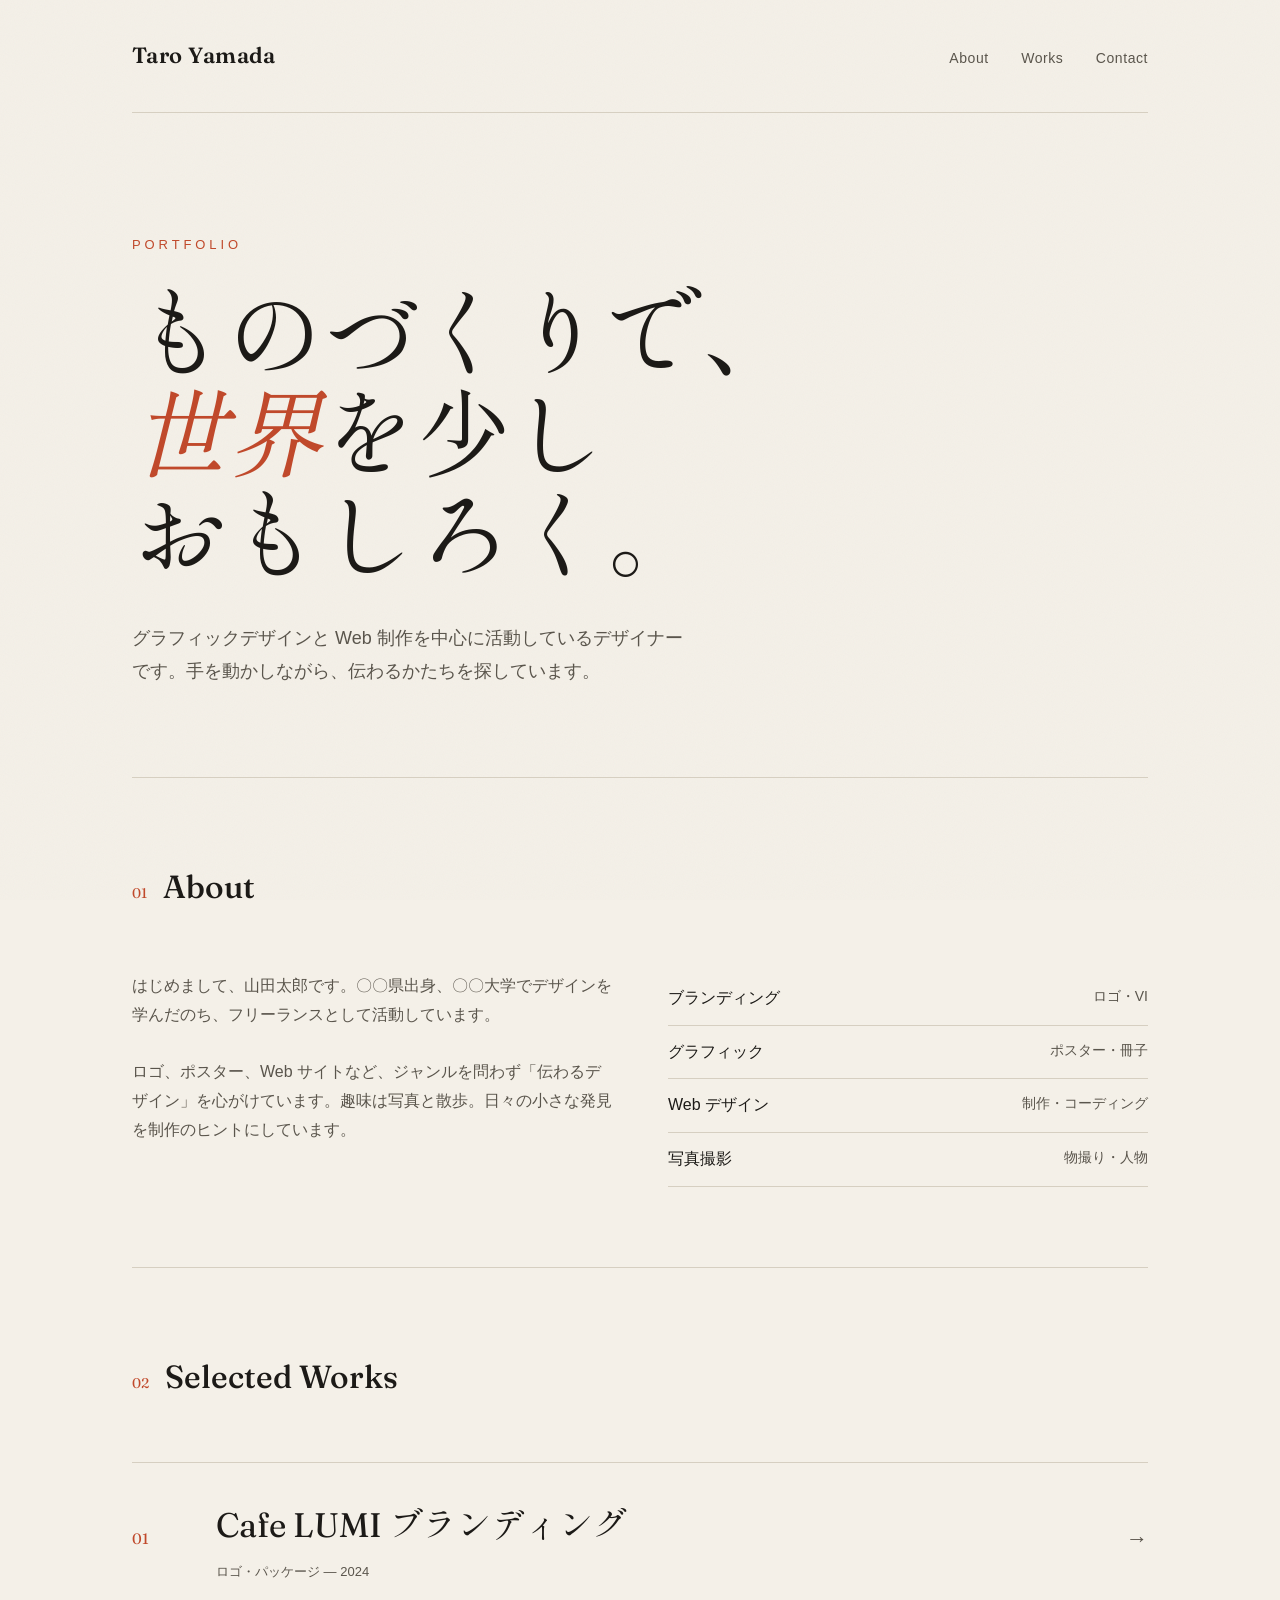
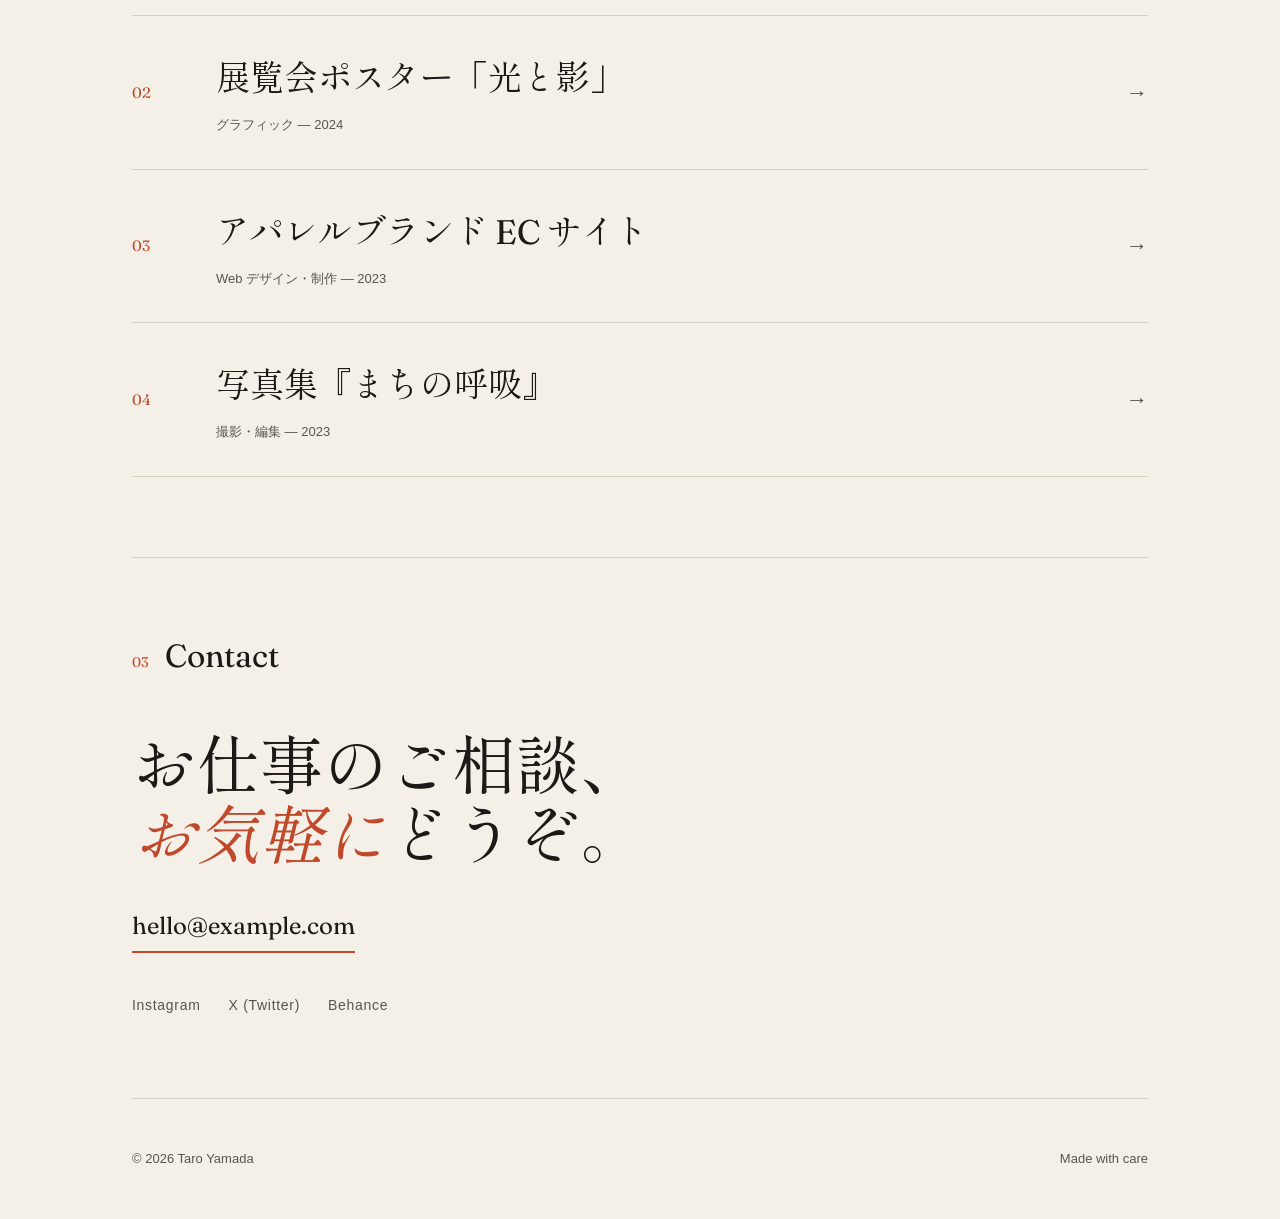
==== index.html @ 05a0bd2b "Add files via upload" ====
<!DOCTYPE html>
<html lang="ja">
<head>
<meta charset="UTF-8">
<meta name="viewport" content="width=device-width, initial-scale=1.0">

<!-- ▼▼▼ ① ブラウザのタブに出るタイトル。あなたの名前に変えてください ▼▼▼ -->
<title>山田 太郎 — Portfolio</title>
<!-- ▲▲▲ ここまで ▲▲▲ -->

<link rel="preconnect" href="https://fonts.googleapis.com">
<link rel="preconnect" href="https://fonts.gstatic.com" crossorigin>
<link href="https://fonts.googleapis.com/css2?family=Fraunces:ital,opsz,wght@0,9..144,300..700;1,9..144,400&family=Shippori+Mincho:wght@400;500;600;700&family=Zen+Kaku+Gothic+New:wght@400;500;700&display=swap" rel="stylesheet">

<style>
  :root {
    --paper: #f4f0e8;       /* 背景（クリーム） */
    --ink: #1c1a17;         /* 文字（ほぼ黒） */
    --ink-soft: #5a554c;    /* 薄い文字 */
    --accent: #c0492b;      /* アクセント（テラコッタ） */
    --line: #d6cfc1;        /* 罫線 */
    --serif: "Fraunces", "Shippori Mincho", serif;
    --jp: "Zen Kaku Gothic New", sans-serif;
  }

  * { margin: 0; padding: 0; box-sizing: border-box; }

  html { scroll-behavior: smooth; }

  body {
    background: var(--paper);
    color: var(--ink);
    font-family: var(--jp);
    line-height: 1.8;
    -webkit-font-smoothing: antialiased;
    overflow-x: hidden;
  }

  /* 紙のような微細なノイズ */
  body::before {
    content: "";
    position: fixed;
    inset: 0;
    pointer-events: none;
    z-index: 1;
    opacity: 0.035;
    background-image: url("data:image/svg+xml,%3Csvg xmlns='http://www.w3.org/2000/svg' width='120' height='120'%3E%3Cfilter id='n'%3E%3CfeTurbulence type='fractalNoise' baseFrequency='0.9' numOctaves='3'/%3E%3C/filter%3E%3Crect width='100%25' height='100%25' filter='url(%23n)'/%3E%3C/svg%3E");
  }

  .wrap { max-width: 1080px; margin: 0 auto; padding: 0 32px; position: relative; z-index: 2; }

  /* ===== ヘッダー ===== */
  header {
    display: flex;
    justify-content: space-between;
    align-items: baseline;
    padding: 36px 0;
    border-bottom: 1px solid var(--line);
  }
  .logo { font-family: var(--serif); font-size: 22px; font-weight: 600; letter-spacing: 0.02em; }
  nav a {
    color: var(--ink-soft);
    text-decoration: none;
    font-size: 14px;
    margin-left: 28px;
    letter-spacing: 0.04em;
    transition: color 0.25s;
  }
  nav a:hover { color: var(--accent); }
  @media (max-width: 600px) { nav a { margin-left: 16px; } .logo { font-size: 18px; } }

  /* ===== ヒーロー ===== */
  .hero { padding: 120px 0 90px; }
  .eyebrow {
    font-size: 13px;
    letter-spacing: 0.3em;
    text-transform: uppercase;
    color: var(--accent);
    margin-bottom: 28px;
  }
  .hero h1 {
    font-family: var(--serif);
    font-weight: 400;
    font-size: clamp(40px, 8vw, 96px);
    line-height: 1.05;
    letter-spacing: -0.01em;
  }
  .hero h1 em { font-style: italic; color: var(--accent); }
  .hero .lead {
    margin-top: 36px;
    max-width: 560px;
    font-size: 18px;
    color: var(--ink-soft);
  }

  /* ===== セクション見出し ===== */
  .section { padding: 80px 0; border-top: 1px solid var(--line); }
  .section-head {
    display: flex;
    align-items: baseline;
    gap: 16px;
    margin-bottom: 56px;
  }
  .section-head .num { font-family: var(--serif); font-size: 14px; color: var(--accent); }
  .section-head h2 { font-family: var(--serif); font-weight: 500; font-size: 32px; }

  /* ===== About ===== */
  .about-grid { display: grid; grid-template-columns: 1fr 1fr; gap: 56px; }
  .about-grid p { font-size: 16px; color: var(--ink-soft); }
  .skills { list-style: none; }
  .skills li { padding: 12px 0; border-bottom: 1px solid var(--line); display: flex; justify-content: space-between; }
  .skills li span:last-child { color: var(--ink-soft); font-size: 14px; }
  @media (max-width: 700px) { .about-grid { grid-template-columns: 1fr; gap: 32px; } }

  /* ===== 作品リスト ===== */
  .work {
    display: grid;
    grid-template-columns: 60px 1fr auto;
    gap: 24px;
    align-items: center;
    padding: 32px 0;
    border-top: 1px solid var(--line);
    text-decoration: none;
    color: var(--ink);
    transition: padding-left 0.35s ease, background 0.35s ease;
  }
  .work:last-child { border-bottom: 1px solid var(--line); }
  .work:hover { padding-left: 16px; }
  .work .w-num { font-family: var(--serif); color: var(--accent); font-size: 15px; }
  .work .w-title { font-family: var(--serif); font-size: clamp(22px, 3.5vw, 34px); font-weight: 400; }
  .work .w-meta { font-size: 13px; color: var(--ink-soft); margin-top: 4px; }
  .work .w-arrow { font-size: 22px; color: var(--ink-soft); transition: transform 0.35s, color 0.35s; }
  .work:hover .w-arrow { transform: translateX(8px); color: var(--accent); }
  @media (max-width: 600px) {
    .work { grid-template-columns: 40px 1fr; }
    .work .w-arrow { display: none; }
  }

  /* ===== 連絡先 ===== */
  .contact h2 { font-family: var(--serif); font-weight: 400; font-size: clamp(32px, 6vw, 64px); line-height: 1.1; }
  .contact h2 em { font-style: italic; color: var(--accent); }
  .contact a.mail {
    display: inline-block;
    margin-top: 32px;
    font-family: var(--serif);
    font-size: 24px;
    color: var(--ink);
    text-decoration: none;
    border-bottom: 2px solid var(--accent);
    padding-bottom: 4px;
    transition: color 0.25s;
  }
  .contact a.mail:hover { color: var(--accent); }
  .socials { margin-top: 40px; display: flex; gap: 28px; }
  .socials a { color: var(--ink-soft); text-decoration: none; font-size: 14px; letter-spacing: 0.05em; transition: color 0.25s; }
  .socials a:hover { color: var(--accent); }

  footer { padding: 48px 0; border-top: 1px solid var(--line); font-size: 13px; color: var(--ink-soft); display: flex; justify-content: space-between; }

  /* ===== 登場アニメーション ===== */
  .reveal { opacity: 0; transform: translateY(24px); transition: opacity 0.9s ease, transform 0.9s ease; }
  .reveal.in { opacity: 1; transform: none; }
</style>
</head>
<body>

<div class="wrap">

  <header>
    <!-- ▼▼▼ ② ロゴ＝あなたの名前（ローマ字でもOK） ▼▼▼ -->
    <div class="logo">Taro Yamada</div>
    <!-- ▲▲▲ -->
    <nav>
      <a href="#about">About</a>
      <a href="#works">Works</a>
      <a href="#contact">Contact</a>
    </nav>
  </header>

  <!-- ===== ヒーロー ===== -->
  <section class="hero">
    <p class="eyebrow reveal">Portfolio</p>
    <!-- ▼▼▼ ③ キャッチコピー。<em>～</em> で囲んだ部分が斜体＋アクセント色になります ▼▼▼ -->
    <h1 class="reveal">ものづくりで、<br><em>世界</em>を少し<br>おもしろく。</h1>
    <!-- ▲▲▲ -->
    <!-- ▼▼▼ ④ 自己紹介の一文 ▼▼▼ -->
    <p class="lead reveal">グラフィックデザインと Web 制作を中心に活動しているデザイナーです。手を動かしながら、伝わるかたちを探しています。</p>
    <!-- ▲▲▲ -->
  </section>

  <!-- ===== About ===== -->
  <section class="section" id="about">
    <div class="section-head reveal">
      <span class="num">01</span>
      <h2>About</h2>
    </div>
    <div class="about-grid">
      <!-- ▼▼▼ ⑤ 自己紹介の本文 ▼▼▼ -->
      <p class="reveal">
        はじめまして、山田太郎です。〇〇県出身、〇〇大学でデザインを学んだのち、フリーランスとして活動しています。<br><br>
        ロゴ、ポスター、Web サイトなど、ジャンルを問わず「伝わるデザイン」を心がけています。趣味は写真と散歩。日々の小さな発見を制作のヒントにしています。
      </p>
      <!-- ▲▲▲ -->
      <!-- ▼▼▼ ⑥ スキル・できること（左：項目／右：補足） ▼▼▼ -->
      <ul class="skills reveal">
        <li><span>ブランディング</span><span>ロゴ・VI</span></li>
        <li><span>グラフィック</span><span>ポスター・冊子</span></li>
        <li><span>Web デザイン</span><span>制作・コーディング</span></li>
        <li><span>写真撮影</span><span>物撮り・人物</span></li>
      </ul>
      <!-- ▲▲▲ -->
    </div>
  </section>

  <!-- ===== Works（作品） ===== -->
  <section class="section" id="works">
    <div class="section-head reveal">
      <span class="num">02</span>
      <h2>Selected Works</h2>
    </div>

    <!-- ▼▼▼ ⑦ 作品を1つずつ。href="#" を作品ページや外部URLに変えると、クリックで飛べます ▼▼▼ -->
    <a class="work reveal" href="#">
      <span class="w-num">01</span>
      <span>
        <div class="w-title">Cafe LUMI ブランディング</div>
        <div class="w-meta">ロゴ・パッケージ — 2024</div>
      </span>
      <span class="w-arrow">→</span>
    </a>

    <a class="work reveal" href="#">
      <span class="w-num">02</span>
      <span>
        <div class="w-title">展覧会ポスター「光と影」</div>
        <div class="w-meta">グラフィック — 2024</div>
      </span>
      <span class="w-arrow">→</span>
    </a>

    <a class="work reveal" href="#">
      <span class="w-num">03</span>
      <span>
        <div class="w-title">アパレルブランド EC サイト</div>
        <div class="w-meta">Web デザイン・制作 — 2023</div>
      </span>
      <span class="w-arrow">→</span>
    </a>

    <a class="work reveal" href="#">
      <span class="w-num">04</span>
      <span>
        <div class="w-title">写真集『まちの呼吸』</div>
        <div class="w-meta">撮影・編集 — 2023</div>
      </span>
      <span class="w-arrow">→</span>
    </a>
    <!-- ▲▲▲ 作品を増やす時は、上の <a class="work">～</a> をコピーして貼り付け ▲▲▲ -->
  </section>

  <!-- ===== Contact ===== -->
  <section class="section contact" id="contact">
    <div class="section-head reveal">
      <span class="num">03</span>
      <h2 style="font-size:32px;">Contact</h2>
    </div>
    <!-- ▼▼▼ ⑧ お問い合わせの呼びかけ ▼▼▼ -->
    <h2 class="reveal">お仕事のご相談、<br><em>お気軽に</em>どうぞ。</h2>
    <!-- ▼▼▼ ⑨ メールアドレス（2か所とも書き換え）▼▼▼ -->
    <a class="mail reveal" href="mailto:hello@example.com">hello@example.com</a>
    <!-- ▲▲▲ -->
    <!-- ▼▼▼ ⑩ SNS。リンク（href）を自分のアカウントに変更。不要な行は削除OK ▼▼▼ -->
    <div class="socials reveal">
      <a href="#" target="_blank">Instagram</a>
      <a href="#" target="_blank">X (Twitter)</a>
      <a href="#" target="_blank">Behance</a>
    </div>
    <!-- ▲▲▲ -->
  </section>

  <footer>
    <span>© 2026 Taro Yamada</span>
    <span>Made with care</span>
  </footer>

</div>

<script>
  // スクロールで要素をふわっと表示
  const io = new IntersectionObserver((entries) => {
    entries.forEach((e, i) => {
      if (e.isIntersecting) {
        setTimeout(() => e.target.classList.add('in'), i * 60);
        io.unobserve(e.target);
      }
    });
  }, { threshold: 0.15 });
  document.querySelectorAll('.reveal').forEach(el => io.observe(el));
</script>

</body>
</html>
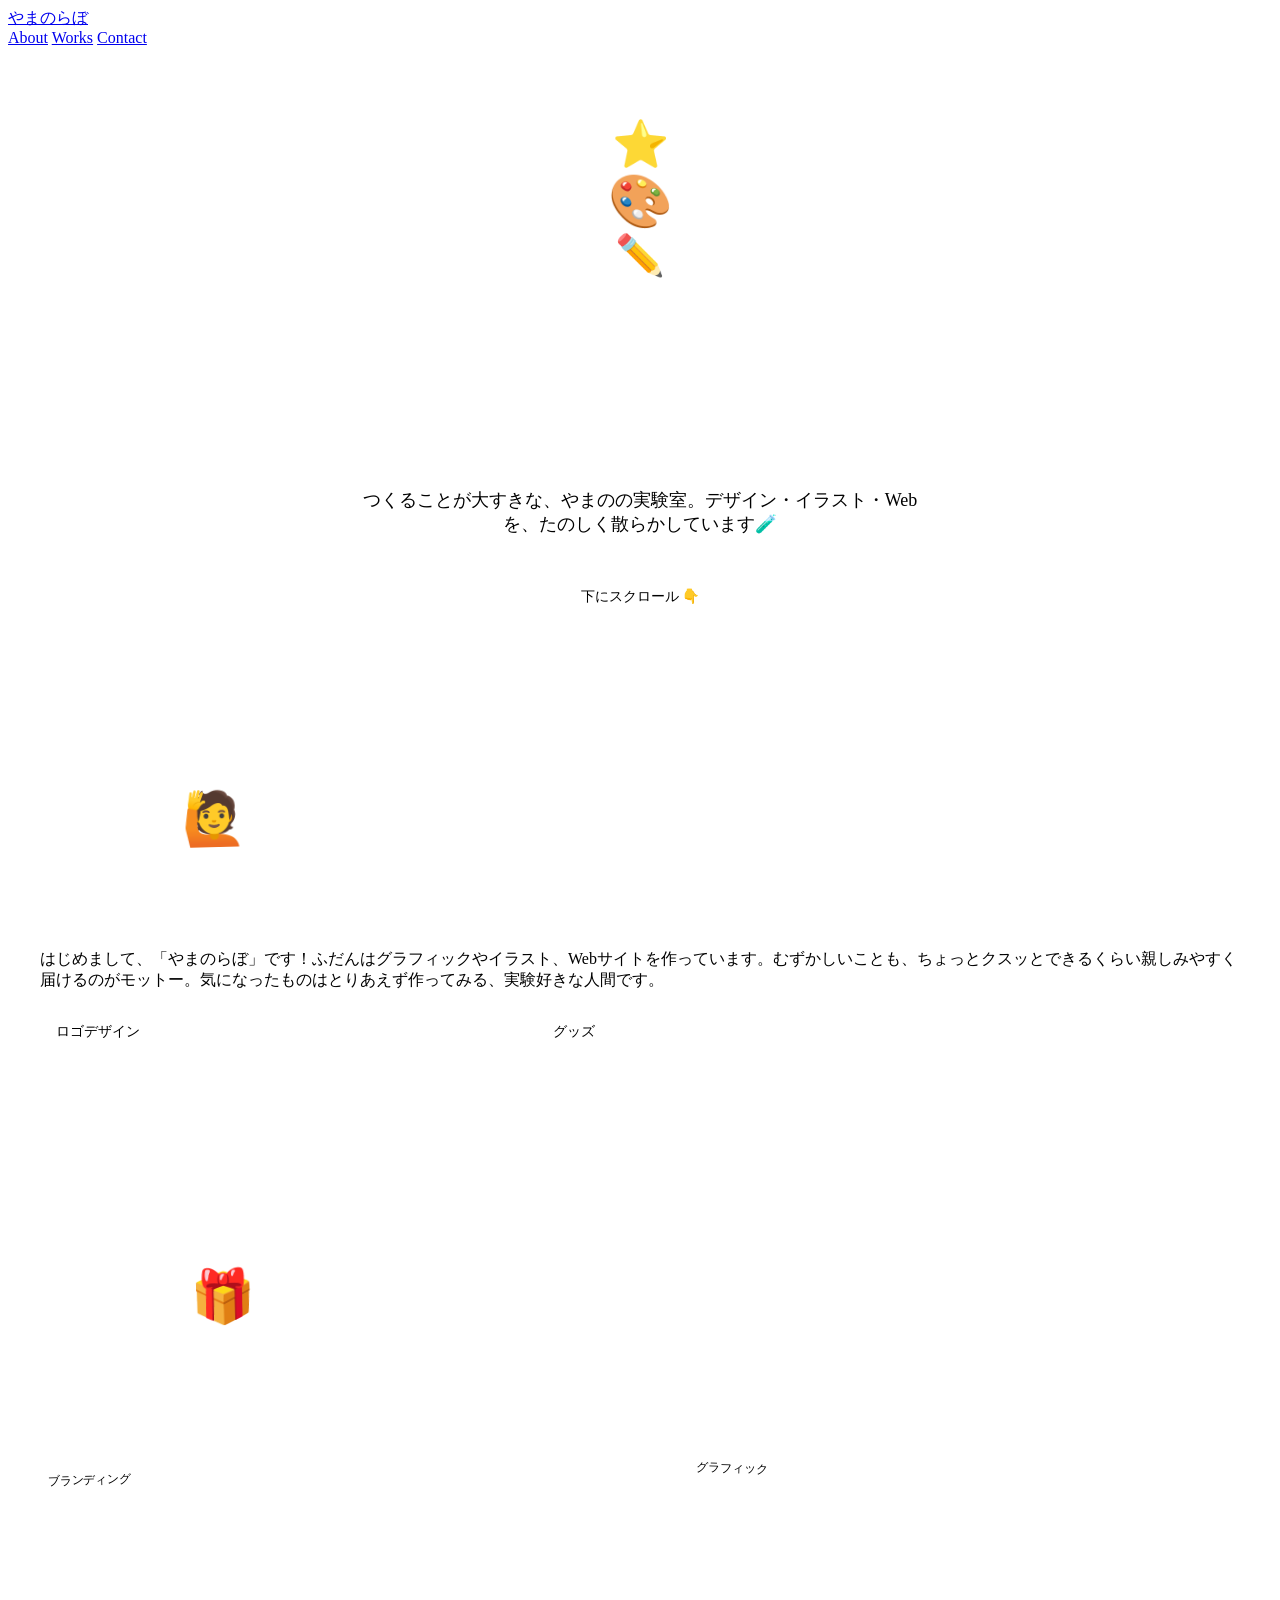
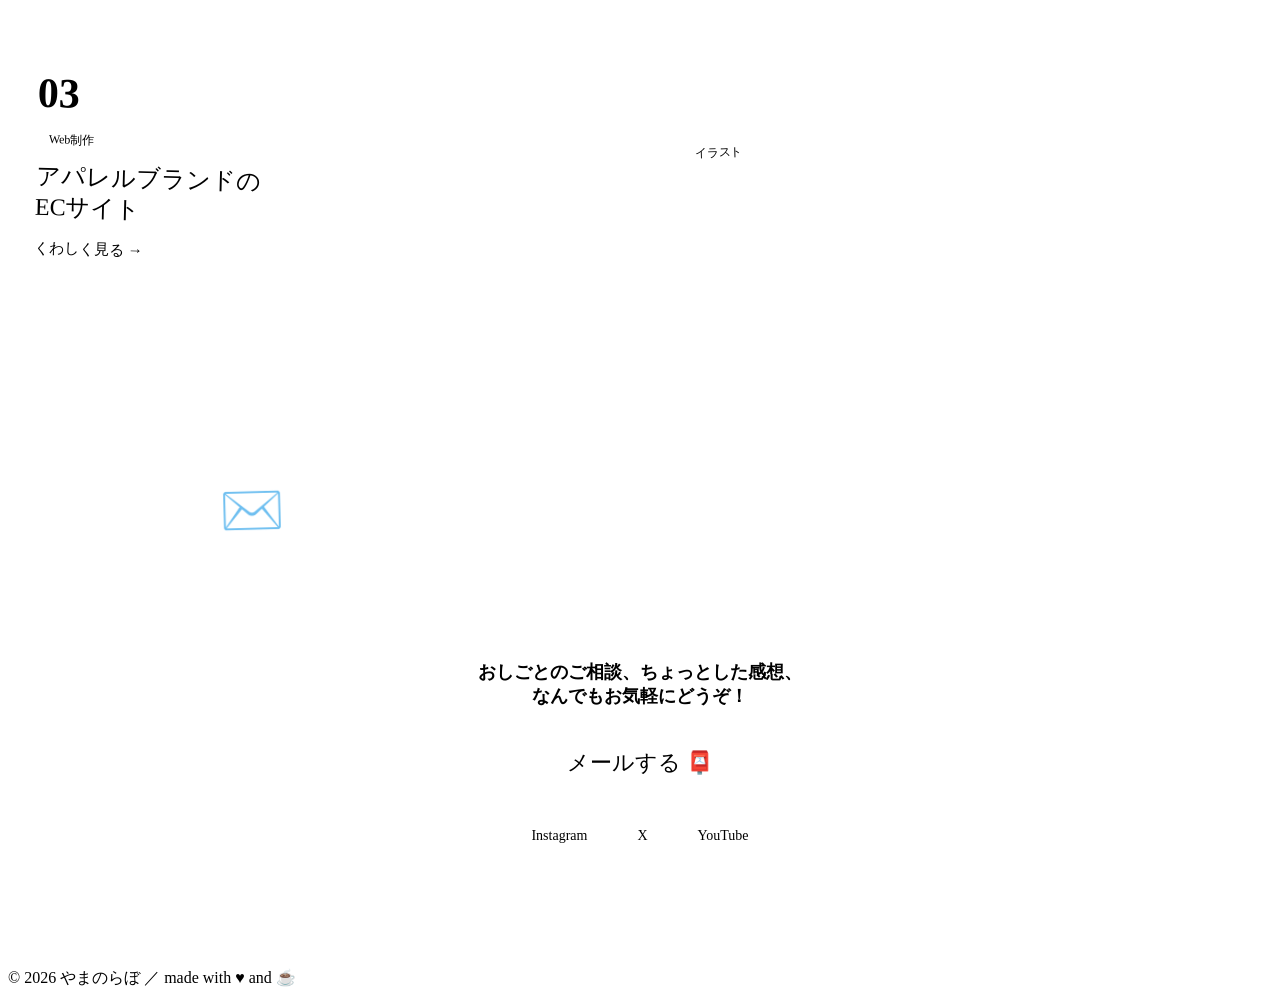
==== commit 8315e236: "Update index.html" ====
--- a/index.html
+++ b/index.html
@@ -3,163 +3,84 @@
 <head>
 <meta charset="UTF-8">
 <meta name="viewport" content="width=device-width, initial-scale=1.0">
-
-<!-- ▼▼▼ ① ブラウザのタブに出るタイトル。あなたの名前に変えてください ▼▼▼ -->
-<title>山田 太郎 — Portfolio</title>
-<!-- ▲▲▲ ここまで ▲▲▲ -->
-
+<title>やまのらぼ — Portfolio</title>
 <link rel="preconnect" href="https://fonts.googleapis.com">
 <link rel="preconnect" href="https://fonts.gstatic.com" crossorigin>
-<link href="https://fonts.googleapis.com/css2?family=Fraunces:ital,opsz,wght@0,9..144,300..700;1,9..144,400&family=Shippori+Mincho:wght@400;500;600;700&family=Zen+Kaku+Gothic+New:wght@400;500;700&display=swap" rel="stylesheet">
+<link href="https://fonts.googleapis.com/css2?family=Fredoka:wght@400;500;600;700&family=Mochiy+Pop+One&family=Zen+Maru+Gothic:wght@400;500;700&display=swap" rel="stylesheet">
+<link rel="stylesheet" href="style.css">
+<style>
+  .hero { position: relative; padding: 70px 0 50px; text-align: center; }
+  .hero .badge { background: var(--mint); color:#fff; transform: rotate(-3deg); }
+  .hero h1 {
+    font-family: var(--disp);
+    font-size: clamp(44px, 9vw, 104px);
+    line-height: 1.1; margin: 26px 0 0;
+    text-shadow: var(--shadow); color: #fff;
+    -webkit-text-stroke: 3px var(--ink);
+    animation: wiggle 4s ease-in-out infinite;
+  }
+  @keyframes wiggle { 0%,100%{ transform: rotate(-1.5deg);} 50%{ transform: rotate(1.5deg);} }
+  .hero .sub {
+    max-width: 560px; margin: 30px auto 0; font-size: 18px; font-weight: 500;
+    background:#fff; border:3px solid var(--ink); border-radius:18px;
+    padding:18px 22px; box-shadow: var(--shadow-sm);
+  }
+  .scroll-hint { font-family: var(--disp); margin-top: 34px; font-size: 14px; }
+  .scroll-hint span { display:inline-block; animation: bob 1.4s infinite; }
+  @keyframes bob { 0%,100%{transform:translateY(0)} 50%{transform:translateY(6px)} }
 
-<style>
-  :root {
-    --paper: #f4f0e8;       /* 背景（クリーム） */
-    --ink: #1c1a17;         /* 文字（ほぼ黒） */
-    --ink-soft: #5a554c;    /* 薄い文字 */
-    --accent: #c0492b;      /* アクセント（テラコッタ） */
-    --line: #d6cfc1;        /* 罫線 */
-    --serif: "Fraunces", "Shippori Mincho", serif;
-    --jp: "Zen Kaku Gothic New", sans-serif;
+  section { position: relative; padding: 70px 0; }
+  .sec-title {
+    font-family: var(--disp); font-size: clamp(30px, 6vw, 52px);
+    display:inline-block; border:3px solid var(--ink); border-radius:16px;
+    padding:6px 22px; box-shadow: var(--shadow); margin-bottom: 44px; transform: rotate(-1.5deg);
   }
+  #about .sec-title { background: var(--sky); color:#fff; }
+  #works .sec-title { background: var(--coral); color:#fff; }
+  #contact .sec-title { background: var(--grape); color:#fff; }
 
-  * { margin: 0; padding: 0; box-sizing: border-box; }
+  .about-box {
+    background:#fff; border:3px solid var(--ink); border-radius:24px;
+    padding: 32px; box-shadow: var(--shadow); font-size: 16px; font-weight: 500;
+  }
+  .chips { margin-top: 26px; display:flex; flex-wrap:wrap; gap:12px; }
+  .chip { font-family: var(--disp); font-size:14px; padding:6px 16px; border:3px solid var(--ink); border-radius:999px; box-shadow: var(--shadow-sm); }
+  .chip:nth-child(5n+1){background:var(--sun)} .chip:nth-child(5n+2){background:var(--mint);color:#fff}
+  .chip:nth-child(5n+3){background:var(--pink);color:#fff} .chip:nth-child(5n+4){background:var(--sky);color:#fff}
+  .chip:nth-child(5n+5){background:var(--grape);color:#fff}
 
-  html { scroll-behavior: smooth; }
+  .works-grid { display:grid; grid-template-columns: 1fr 1fr; gap: 30px; }
+  @media (max-width: 700px){ .works-grid{ grid-template-columns:1fr; } }
+  .card {
+    display:block; text-decoration:none; color:var(--ink);
+    border:3px solid var(--ink); border-radius:24px; padding: 28px; box-shadow: var(--shadow);
+    transition: transform .2s, box-shadow .2s; position: relative; overflow: hidden;
+  }
+  .card:nth-child(1){ background:var(--coral); transform: rotate(-1.5deg);}
+  .card:nth-child(2){ background:var(--sky);   transform: rotate(1.5deg);}
+  .card:nth-child(3){ background:var(--sun);   transform: rotate(1.5deg);}
+  .card:nth-child(4){ background:var(--grape); transform: rotate(-1.5deg);}
+  .card:hover { transform: translate(-2px,-6px) rotate(0); box-shadow: 10px 12px 0 var(--ink); }
+  .card .c-num { font-family:var(--num); font-weight:700; font-size:42px; line-height:1; color:#fff; -webkit-text-stroke:2px var(--ink); }
+  .card:nth-child(3) .c-num{ color: var(--ink); -webkit-text-stroke:0; }
+  .card .c-cat { display:inline-block; background:#fff; border:3px solid var(--ink); border-radius:999px; font-family:var(--disp); font-size:12px; padding:3px 12px; margin:14px 0 10px; box-shadow:var(--shadow-sm);}
+  .card .c-title { font-family:var(--disp); font-size:24px; color:#fff; line-height:1.3; }
+  .card:nth-child(3) .c-title{ color: var(--ink); }
+  .card .c-go { margin-top:16px; font-family:var(--disp); font-size:15px; color:#fff; }
+  .card:nth-child(3) .c-go{ color: var(--ink); }
 
-  body {
-    background: var(--paper);
-    color: var(--ink);
-    font-family: var(--jp);
-    line-height: 1.8;
-    -webkit-font-smoothing: antialiased;
-    overflow-x: hidden;
+  .contact-box { text-align:center; background:#fff; border:3px solid var(--ink); border-radius:28px; padding:48px 28px; box-shadow: var(--shadow); }
+  .contact-box p { font-size:18px; font-weight:700; margin-bottom: 26px; }
+  .big-btn {
+    display:inline-block; font-family:var(--disp); font-size:22px;
+    background:var(--sun); color:var(--ink); text-decoration:none;
+    border:3px solid var(--ink); border-radius:18px; padding:14px 34px;
+    box-shadow: var(--shadow); transition: transform .15s, box-shadow .15s;
   }
-
-  /* 紙のような微細なノイズ */
-  body::before {
-    content: "";
-    position: fixed;
-    inset: 0;
-    pointer-events: none;
-    z-index: 1;
-    opacity: 0.035;
-    background-image: url("data:image/svg+xml,%3Csvg xmlns='http://www.w3.org/2000/svg' width='120' height='120'%3E%3Cfilter id='n'%3E%3CfeTurbulence type='fractalNoise' baseFrequency='0.9' numOctaves='3'/%3E%3C/filter%3E%3Crect width='100%25' height='100%25' filter='url(%23n)'/%3E%3C/svg%3E");
-  }
-
-  .wrap { max-width: 1080px; margin: 0 auto; padding: 0 32px; position: relative; z-index: 2; }
-
-  /* ===== ヘッダー ===== */
-  header {
-    display: flex;
-    justify-content: space-between;
-    align-items: baseline;
-    padding: 36px 0;
-    border-bottom: 1px solid var(--line);
-  }
-  .logo { font-family: var(--serif); font-size: 22px; font-weight: 600; letter-spacing: 0.02em; }
-  nav a {
-    color: var(--ink-soft);
-    text-decoration: none;
-    font-size: 14px;
-    margin-left: 28px;
-    letter-spacing: 0.04em;
-    transition: color 0.25s;
-  }
-  nav a:hover { color: var(--accent); }
-  @media (max-width: 600px) { nav a { margin-left: 16px; } .logo { font-size: 18px; } }
-
-  /* ===== ヒーロー ===== */
-  .hero { padding: 120px 0 90px; }
-  .eyebrow {
-    font-size: 13px;
-    letter-spacing: 0.3em;
-    text-transform: uppercase;
-    color: var(--accent);
-    margin-bottom: 28px;
-  }
-  .hero h1 {
-    font-family: var(--serif);
-    font-weight: 400;
-    font-size: clamp(40px, 8vw, 96px);
-    line-height: 1.05;
-    letter-spacing: -0.01em;
-  }
-  .hero h1 em { font-style: italic; color: var(--accent); }
-  .hero .lead {
-    margin-top: 36px;
-    max-width: 560px;
-    font-size: 18px;
-    color: var(--ink-soft);
-  }
-
-  /* ===== セクション見出し ===== */
-  .section { padding: 80px 0; border-top: 1px solid var(--line); }
-  .section-head {
-    display: flex;
-    align-items: baseline;
-    gap: 16px;
-    margin-bottom: 56px;
-  }
-  .section-head .num { font-family: var(--serif); font-size: 14px; color: var(--accent); }
-  .section-head h2 { font-family: var(--serif); font-weight: 500; font-size: 32px; }
-
-  /* ===== About ===== */
-  .about-grid { display: grid; grid-template-columns: 1fr 1fr; gap: 56px; }
-  .about-grid p { font-size: 16px; color: var(--ink-soft); }
-  .skills { list-style: none; }
-  .skills li { padding: 12px 0; border-bottom: 1px solid var(--line); display: flex; justify-content: space-between; }
-  .skills li span:last-child { color: var(--ink-soft); font-size: 14px; }
-  @media (max-width: 700px) { .about-grid { grid-template-columns: 1fr; gap: 32px; } }
-
-  /* ===== 作品リスト ===== */
-  .work {
-    display: grid;
-    grid-template-columns: 60px 1fr auto;
-    gap: 24px;
-    align-items: center;
-    padding: 32px 0;
-    border-top: 1px solid var(--line);
-    text-decoration: none;
-    color: var(--ink);
-    transition: padding-left 0.35s ease, background 0.35s ease;
-  }
-  .work:last-child { border-bottom: 1px solid var(--line); }
-  .work:hover { padding-left: 16px; }
-  .work .w-num { font-family: var(--serif); color: var(--accent); font-size: 15px; }
-  .work .w-title { font-family: var(--serif); font-size: clamp(22px, 3.5vw, 34px); font-weight: 400; }
-  .work .w-meta { font-size: 13px; color: var(--ink-soft); margin-top: 4px; }
-  .work .w-arrow { font-size: 22px; color: var(--ink-soft); transition: transform 0.35s, color 0.35s; }
-  .work:hover .w-arrow { transform: translateX(8px); color: var(--accent); }
-  @media (max-width: 600px) {
-    .work { grid-template-columns: 40px 1fr; }
-    .work .w-arrow { display: none; }
-  }
-
-  /* ===== 連絡先 ===== */
-  .contact h2 { font-family: var(--serif); font-weight: 400; font-size: clamp(32px, 6vw, 64px); line-height: 1.1; }
-  .contact h2 em { font-style: italic; color: var(--accent); }
-  .contact a.mail {
-    display: inline-block;
-    margin-top: 32px;
-    font-family: var(--serif);
-    font-size: 24px;
-    color: var(--ink);
-    text-decoration: none;
-    border-bottom: 2px solid var(--accent);
-    padding-bottom: 4px;
-    transition: color 0.25s;
-  }
-  .contact a.mail:hover { color: var(--accent); }
-  .socials { margin-top: 40px; display: flex; gap: 28px; }
-  .socials a { color: var(--ink-soft); text-decoration: none; font-size: 14px; letter-spacing: 0.05em; transition: color 0.25s; }
-  .socials a:hover { color: var(--accent); }
-
-  footer { padding: 48px 0; border-top: 1px solid var(--line); font-size: 13px; color: var(--ink-soft); display: flex; justify-content: space-between; }
-
-  /* ===== 登場アニメーション ===== */
-  .reveal { opacity: 0; transform: translateY(24px); transition: opacity 0.9s ease, transform 0.9s ease; }
-  .reveal.in { opacity: 1; transform: none; }
+  .big-btn:hover { transform: translate(-2px,-4px); box-shadow: 9px 11px 0 var(--ink); }
+  .socials { margin-top: 30px; display:flex; gap:14px; justify-content:center; flex-wrap:wrap; }
+  .socials a { font-family:var(--disp); font-size:14px; text-decoration:none; color:var(--ink); border:3px solid var(--ink); border-radius:999px; padding:6px 18px; box-shadow:var(--shadow-sm); background:#fff; transition: transform .15s;}
+  .socials a:hover{ transform: translateY(-3px); }
 </style>
 </head>
 <body>
@@ -167,9 +88,7 @@
 <div class="wrap">
 
   <header>
-    <!-- ▼▼▼ ② ロゴ＝あなたの名前（ローマ字でもOK） ▼▼▼ -->
-    <div class="logo">Taro Yamada</div>
-    <!-- ▲▲▲ -->
+    <a class="logo" href="index.html">やまのらぼ</a>
     <nav>
       <a href="#about">About</a>
       <a href="#works">Works</a>
@@ -179,123 +98,98 @@
 
   <!-- ===== ヒーロー ===== -->
   <section class="hero">
-    <p class="eyebrow reveal">Portfolio</p>
-    <!-- ▼▼▼ ③ キャッチコピー。<em>～</em> で囲んだ部分が斜体＋アクセント色になります ▼▼▼ -->
-    <h1 class="reveal">ものづくりで、<br><em>世界</em>を少し<br>おもしろく。</h1>
-    <!-- ▲▲▲ -->
-    <!-- ▼▼▼ ④ 自己紹介の一文 ▼▼▼ -->
-    <p class="lead reveal">グラフィックデザインと Web 制作を中心に活動しているデザイナーです。手を動かしながら、伝わるかたちを探しています。</p>
-    <!-- ▲▲▲ -->
+    <div class="deco" style="left:6%; top:30px; font-size:46px;">⭐️</div>
+    <div class="deco" style="right:8%; top:60px; font-size:52px; animation-delay:1.2s;">🎨</div>
+    <div class="deco" style="left:14%; bottom:0; font-size:40px; animation-delay:2s;">✏️</div>
+
+    <span class="badge pop">ようこそ！</span>
+    <!-- ▼① メインのキャッチコピー ▼ -->
+    <h1 class="pop">やまのらぼ</h1>
+    <!-- ▼② ひとこと紹介 ▼ -->
+    <p class="sub pop">つくることが大すきな、やまのの実験室。デザイン・イラスト・Webを、たのしく散らかしています🧪</p>
+    <p class="scroll-hint pop">下にスクロール <span>👇</span></p>
   </section>
 
   <!-- ===== About ===== -->
-  <section class="section" id="about">
-    <div class="section-head reveal">
-      <span class="num">01</span>
-      <h2>About</h2>
-    </div>
-    <div class="about-grid">
-      <!-- ▼▼▼ ⑤ 自己紹介の本文 ▼▼▼ -->
-      <p class="reveal">
-        はじめまして、山田太郎です。〇〇県出身、〇〇大学でデザインを学んだのち、フリーランスとして活動しています。<br><br>
-        ロゴ、ポスター、Web サイトなど、ジャンルを問わず「伝わるデザイン」を心がけています。趣味は写真と散歩。日々の小さな発見を制作のヒントにしています。
-      </p>
-      <!-- ▲▲▲ -->
-      <!-- ▼▼▼ ⑥ スキル・できること（左：項目／右：補足） ▼▼▼ -->
-      <ul class="skills reveal">
-        <li><span>ブランディング</span><span>ロゴ・VI</span></li>
-        <li><span>グラフィック</span><span>ポスター・冊子</span></li>
-        <li><span>Web デザイン</span><span>制作・コーディング</span></li>
-        <li><span>写真撮影</span><span>物撮り・人物</span></li>
-      </ul>
-      <!-- ▲▲▲ -->
+  <section id="about">
+    <h2 class="sec-title pop">About 🙋</h2>
+    <div class="about-box pop">
+      <!-- ▼③ 自己紹介の本文 ▼ -->
+      <p>はじめまして、「やまのらぼ」です！ふだんはグラフィックやイラスト、Webサイトを作っています。むずかしいことも、ちょっとクスッとできるくらい親しみやすく届けるのがモットー。気になったものはとりあえず作ってみる、実験好きな人間です。</p>
+      <!-- ▼④ できること（タグ）。増減OK ▼ -->
+      <div class="chips">
+        <span class="chip">ロゴデザイン</span>
+        <span class="chip">イラスト</span>
+        <span class="chip">ポスター</span>
+        <span class="chip">Web制作</span>
+        <span class="chip">写真</span>
+        <span class="chip">グッズ</span>
+      </div>
     </div>
   </section>
 
-  <!-- ===== Works（作品） ===== -->
-  <section class="section" id="works">
-    <div class="section-head reveal">
-      <span class="num">02</span>
-      <h2>Selected Works</h2>
+  <!-- ===== Works ===== -->
+  <section id="works">
+    <h2 class="sec-title pop">Works 🎁</h2>
+    <div class="works-grid">
+      <!-- ▼⑤ 作品カード。href= が詳細ページのファイル名です ▼ -->
+      <a class="card pop" href="work-01.html">
+        <div class="c-num">01</div>
+        <span class="c-cat">ブランディング</span>
+        <div class="c-title">カフェ LUMI の<br>まるごとデザイン</div>
+        <div class="c-go">くわしく見る →</div>
+      </a>
+
+      <a class="card pop" href="work-02.html">
+        <div class="c-num">02</div>
+        <span class="c-cat">グラフィック</span>
+        <div class="c-title">展覧会ポスター<br>「光と影」</div>
+        <div class="c-go">くわしく見る →</div>
+      </a>
+
+      <a class="card pop" href="work-03.html">
+        <div class="c-num">03</div>
+        <span class="c-cat">Web制作</span>
+        <div class="c-title">アパレルブランドの<br>ECサイト</div>
+        <div class="c-go">くわしく見る →</div>
+      </a>
+
+      <a class="card pop" href="work-04.html">
+        <div class="c-num">04</div>
+        <span class="c-cat">イラスト</span>
+        <div class="c-title">キャラクター<br>「もぐもぐ団」</div>
+        <div class="c-go">くわしく見る →</div>
+      </a>
     </div>
-
-    <!-- ▼▼▼ ⑦ 作品を1つずつ。href="#" を作品ページや外部URLに変えると、クリックで飛べます ▼▼▼ -->
-    <a class="work reveal" href="#">
-      <span class="w-num">01</span>
-      <span>
-        <div class="w-title">Cafe LUMI ブランディング</div>
-        <div class="w-meta">ロゴ・パッケージ — 2024</div>
-      </span>
-      <span class="w-arrow">→</span>
-    </a>
-
-    <a class="work reveal" href="#">
-      <span class="w-num">02</span>
-      <span>
-        <div class="w-title">展覧会ポスター「光と影」</div>
-        <div class="w-meta">グラフィック — 2024</div>
-      </span>
-      <span class="w-arrow">→</span>
-    </a>
-
-    <a class="work reveal" href="#">
-      <span class="w-num">03</span>
-      <span>
-        <div class="w-title">アパレルブランド EC サイト</div>
-        <div class="w-meta">Web デザイン・制作 — 2023</div>
-      </span>
-      <span class="w-arrow">→</span>
-    </a>
-
-    <a class="work reveal" href="#">
-      <span class="w-num">04</span>
-      <span>
-        <div class="w-title">写真集『まちの呼吸』</div>
-        <div class="w-meta">撮影・編集 — 2023</div>
-      </span>
-      <span class="w-arrow">→</span>
-    </a>
-    <!-- ▲▲▲ 作品を増やす時は、上の <a class="work">～</a> をコピーして貼り付け ▲▲▲ -->
   </section>
 
   <!-- ===== Contact ===== -->
-  <section class="section contact" id="contact">
-    <div class="section-head reveal">
-      <span class="num">03</span>
-      <h2 style="font-size:32px;">Contact</h2>
+  <section id="contact">
+    <h2 class="sec-title pop">Contact ✉️</h2>
+    <div class="contact-box pop">
+      <p>おしごとのご相談、ちょっとした感想、<br>なんでもお気軽にどうぞ！</p>
+      <!-- ▼⑥ メールアドレス（2か所とも変更）▼ -->
+      <a class="big-btn" href="mailto:hello@example.com">メールする 📮</a>
+      <!-- ▼⑦ SNSリンク。href を自分のものに。不要なら行ごと削除 ▼ -->
+      <div class="socials">
+        <a href="#" target="_blank">Instagram</a>
+        <a href="#" target="_blank">X</a>
+        <a href="#" target="_blank">YouTube</a>
+      </div>
     </div>
-    <!-- ▼▼▼ ⑧ お問い合わせの呼びかけ ▼▼▼ -->
-    <h2 class="reveal">お仕事のご相談、<br><em>お気軽に</em>どうぞ。</h2>
-    <!-- ▼▼▼ ⑨ メールアドレス（2か所とも書き換え）▼▼▼ -->
-    <a class="mail reveal" href="mailto:hello@example.com">hello@example.com</a>
-    <!-- ▲▲▲ -->
-    <!-- ▼▼▼ ⑩ SNS。リンク（href）を自分のアカウントに変更。不要な行は削除OK ▼▼▼ -->
-    <div class="socials reveal">
-      <a href="#" target="_blank">Instagram</a>
-      <a href="#" target="_blank">X (Twitter)</a>
-      <a href="#" target="_blank">Behance</a>
-    </div>
-    <!-- ▲▲▲ -->
   </section>
-
-  <footer>
-    <span>© 2026 Taro Yamada</span>
-    <span>Made with care</span>
-  </footer>
 
 </div>
 
+<footer>
+  &copy; 2026 やまのらぼ ／ made with <span class="heart">&hearts;</span> and &#9749;
+</footer>
+
 <script>
-  // スクロールで要素をふわっと表示
-  const io = new IntersectionObserver((entries) => {
-    entries.forEach((e, i) => {
-      if (e.isIntersecting) {
-        setTimeout(() => e.target.classList.add('in'), i * 60);
-        io.unobserve(e.target);
-      }
-    });
-  }, { threshold: 0.15 });
-  document.querySelectorAll('.reveal').forEach(el => io.observe(el));
+  const io = new IntersectionObserver((es)=>{
+    es.forEach((e,i)=>{ if(e.isIntersecting){ setTimeout(()=>e.target.classList.add('in'), i*70); io.unobserve(e.target);} });
+  },{threshold:.12});
+  document.querySelectorAll('.pop').forEach(el=>io.observe(el));
 </script>
 
 </body>
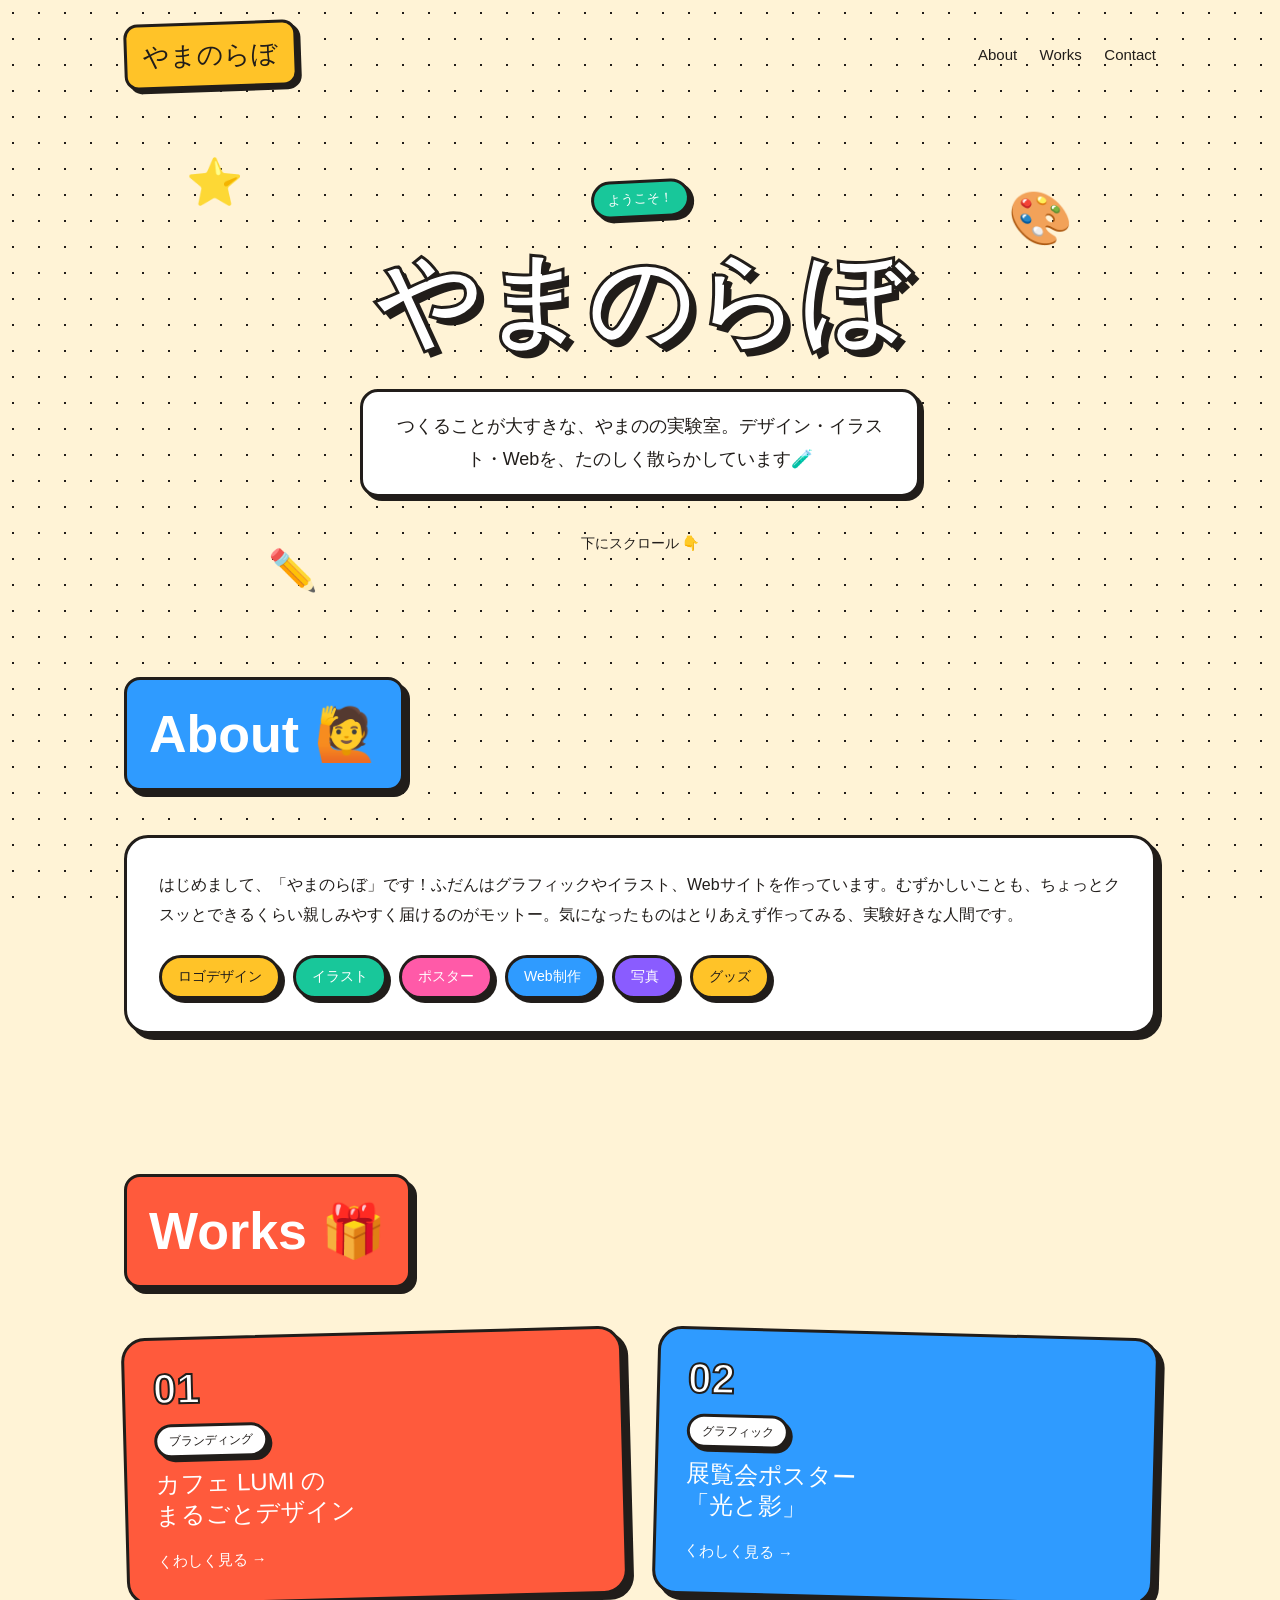
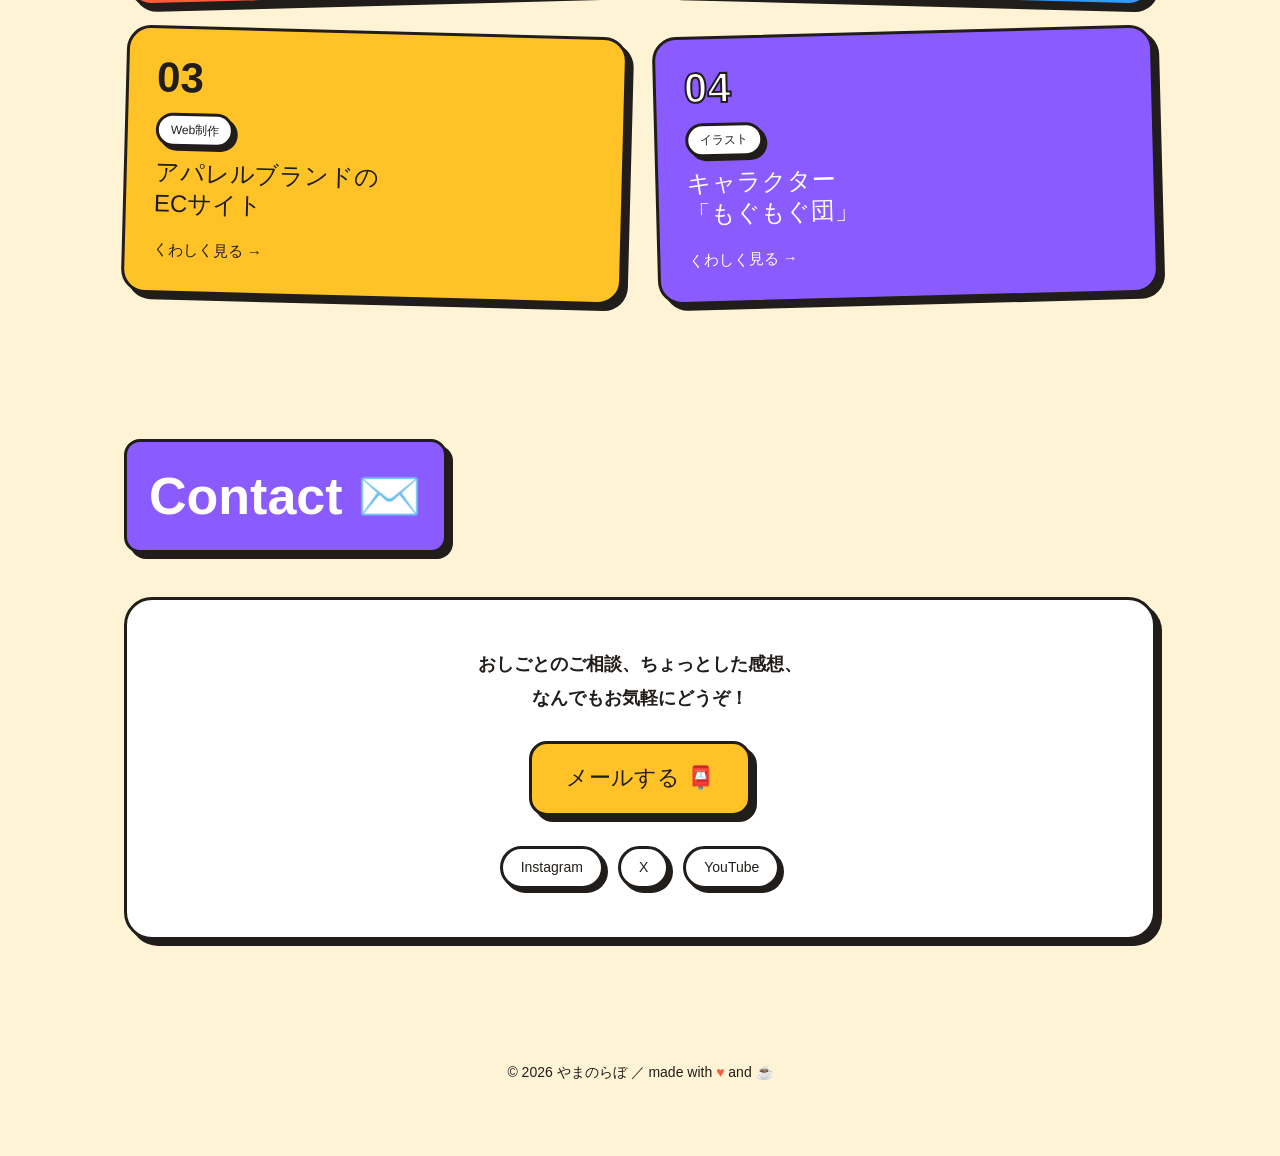
==== commit 9bf2bd14: "Update index.html" ====
--- a/index.html
+++ b/index.html
@@ -169,7 +169,7 @@
     <div class="contact-box pop">
       <p>おしごとのご相談、ちょっとした感想、<br>なんでもお気軽にどうぞ！</p>
       <!-- ▼⑥ メールアドレス（2か所とも変更）▼ -->
-      <a class="big-btn" href="mailto:hello@example.com">メールする 📮</a>
+      <a class="big-btn" href="mailto:yamanolabo@outlook.jp">メールする 📮</a>
       <!-- ▼⑦ SNSリンク。href を自分のものに。不要なら行ごと削除 ▼ -->
       <div class="socials">
         <a href="#" target="_blank">Instagram</a>
--- a/style.css
+++ b/style.css
@@ -0,0 +1,105 @@
+/* =========================================================
+   やまのらぼ ポートフォリオ 共通スタイル
+   ※色を変えたいときは下の :root の値をいじってください
+   ========================================================= */
+
+:root {
+  --paper:  #fff3d6;   /* 背景（あたたかいクリーム） */
+  --ink:    #211d1a;   /* 文字・枠線（こげ茶の黒） */
+  --coral:  #ff5a3c;   /* 赤 */
+  --sky:    #2f9bff;   /* 青 */
+  --sun:    #ffc328;   /* 黄 */
+  --grape:  #8a5cff;   /* 紫 */
+  --mint:   #18c79a;   /* 緑 */
+  --pink:   #ff5aa8;   /* ピンク */
+
+  --shadow: 6px 6px 0 var(--ink);
+  --shadow-sm: 4px 4px 0 var(--ink);
+
+  --disp: "Mochiy Pop One", "Fredoka", sans-serif; /* 見出し */
+  --body: "Zen Maru Gothic", sans-serif;            /* 本文 */
+  --num:  "Fredoka", sans-serif;                    /* 数字など */
+}
+
+* { margin: 0; padding: 0; box-sizing: border-box; }
+html { scroll-behavior: smooth; }
+
+body {
+  font-family: var(--body);
+  color: var(--ink);
+  background-color: var(--paper);
+  /* 背景の水玉模様 */
+  background-image: radial-gradient(var(--ink) 1.4px, transparent 1.4px);
+  background-size: 26px 26px;
+  background-attachment: fixed;
+  line-height: 1.85;
+  overflow-x: hidden;
+}
+
+.wrap { max-width: 1080px; margin: 0 auto; padding: 0 24px; }
+
+/* ===== ヘッダー ===== */
+header {
+  display: flex;
+  justify-content: space-between;
+  align-items: center;
+  padding: 22px 0;
+}
+.logo {
+  font-family: var(--disp);
+  font-size: 26px;
+  background: var(--sun);
+  border: 3px solid var(--ink);
+  border-radius: 14px;
+  padding: 6px 16px;
+  box-shadow: var(--shadow-sm);
+  text-decoration: none;
+  color: var(--ink);
+  transform: rotate(-2deg);
+  display: inline-block;
+  transition: transform 0.2s;
+}
+.logo:hover { transform: rotate(2deg) scale(1.05); }
+nav a {
+  font-family: var(--disp);
+  color: var(--ink);
+  text-decoration: none;
+  font-size: 15px;
+  margin-left: 18px;
+  border-bottom: 3px solid transparent;
+  transition: border-color 0.2s;
+}
+nav a:hover { border-color: var(--coral); }
+@media (max-width: 560px) {
+  nav a { margin-left: 12px; font-size: 13px; }
+  .logo { font-size: 20px; }
+}
+
+/* ===== 共通：枠付きカラーバッジ ===== */
+.badge {
+  display: inline-block;
+  font-family: var(--disp);
+  font-size: 13px;
+  padding: 4px 14px;
+  border: 3px solid var(--ink);
+  border-radius: 999px;
+  background: #fff;
+  box-shadow: var(--shadow-sm);
+}
+
+/* ===== 登場アニメ ===== */
+.pop { opacity: 0; transform: translateY(26px) rotate(-1deg); transition: opacity .6s, transform .6s cubic-bezier(.34,1.56,.64,1); }
+.pop.in { opacity: 1; transform: none; }
+
+/* ===== ふわふわ浮かぶ飾り ===== */
+.deco { position: absolute; z-index: 0; animation: floaty 6s ease-in-out infinite; pointer-events: none; }
+@keyframes floaty { 0%,100%{ transform: translateY(0) rotate(0); } 50%{ transform: translateY(-18px) rotate(8deg); } }
+
+/* ===== フッター ===== */
+footer {
+  text-align: center;
+  padding: 50px 0 70px;
+  font-family: var(--disp);
+  font-size: 14px;
+}
+footer .heart { color: var(--coral); }
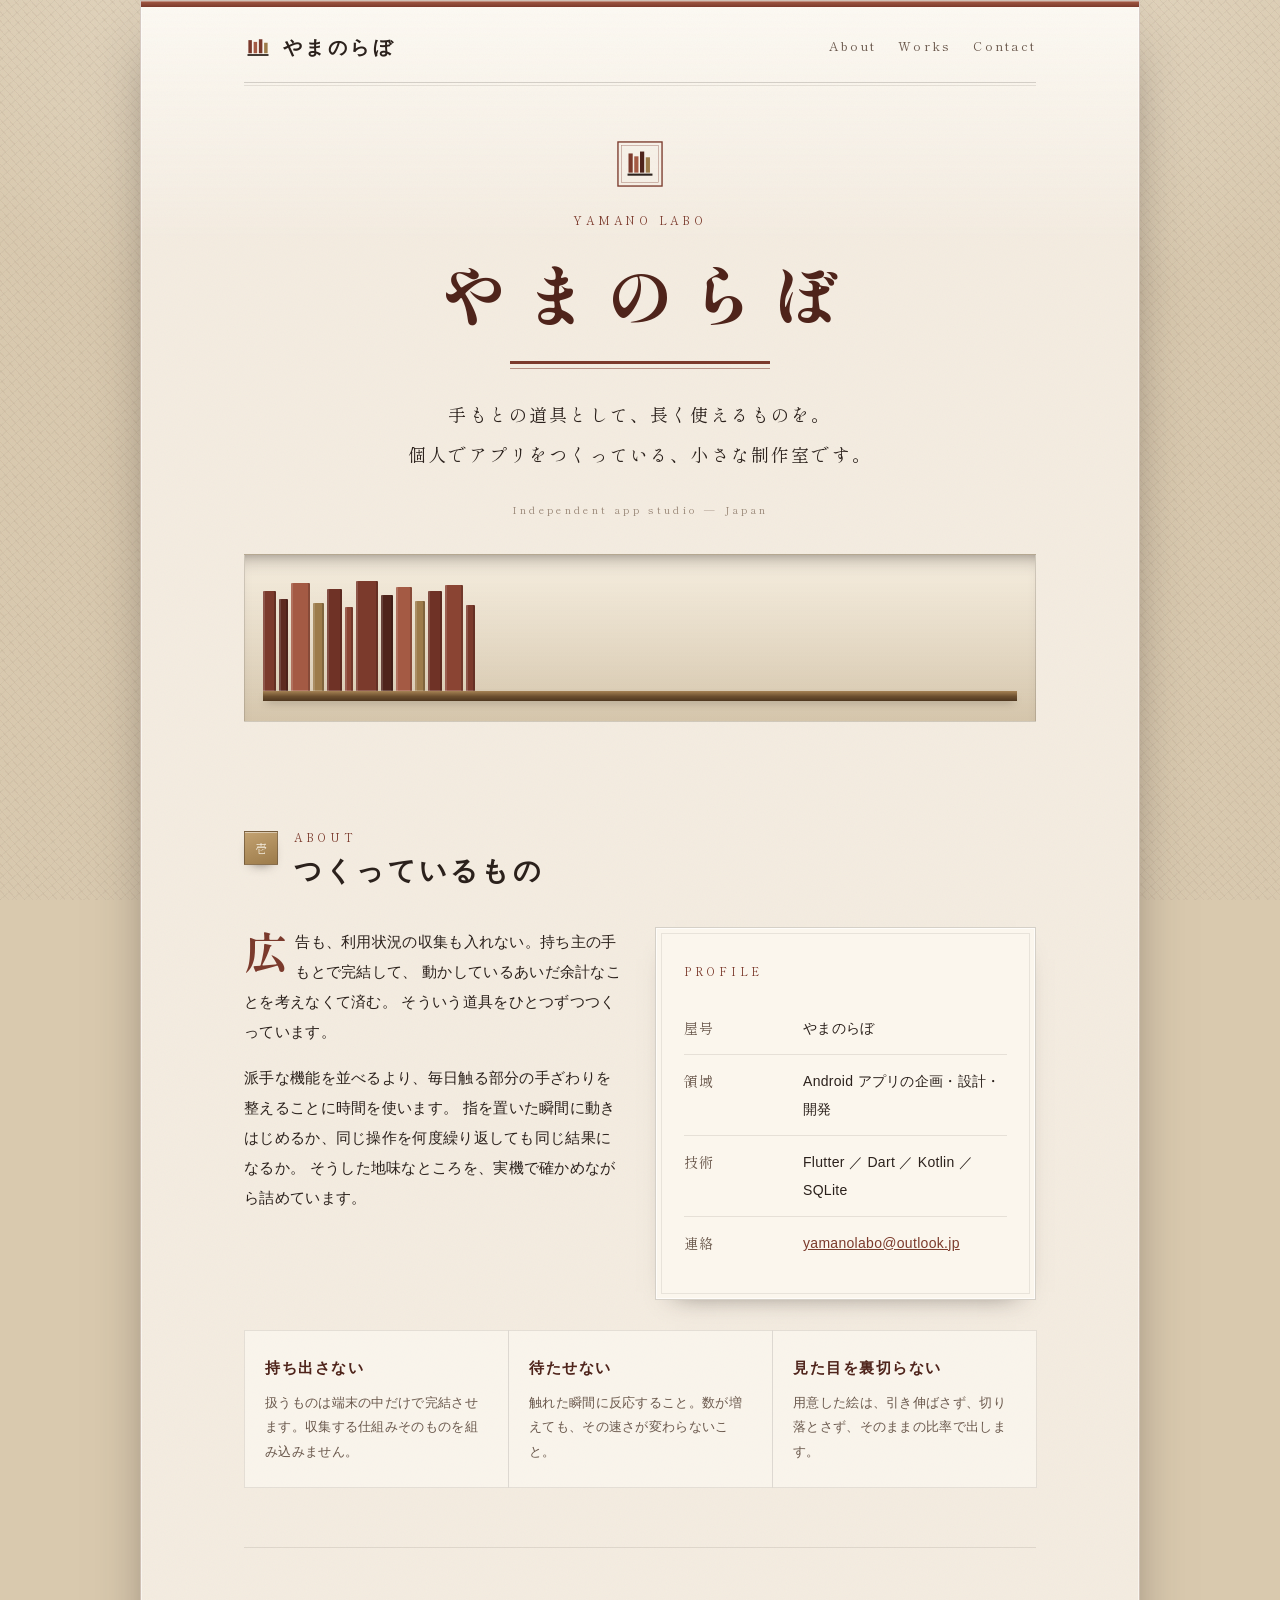
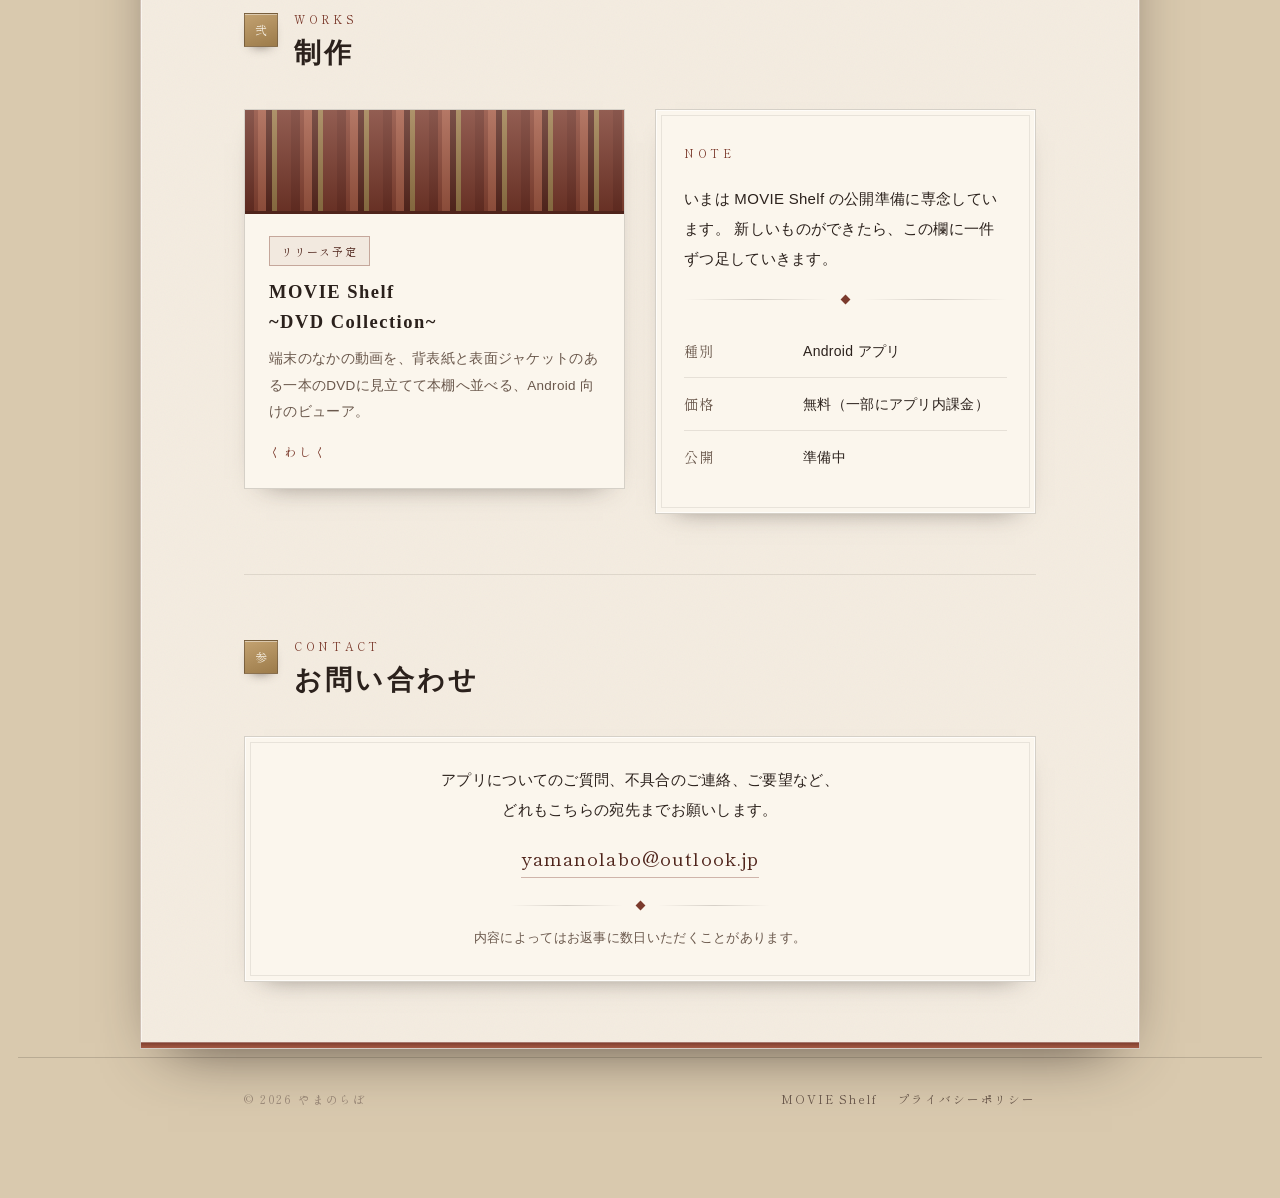
==== commit 4695aff2: "Add files via upload" ====
--- a/index.html
+++ b/index.html
@@ -3,92 +3,143 @@
 <head>
 <meta charset="UTF-8">
 <meta name="viewport" content="width=device-width, initial-scale=1.0">
-<title>やまのらぼ — Portfolio</title>
+<title>やまのらぼ</title>
+<meta name="description" content="やまのらぼは、手もとの道具として長く使えるものを目指してアプリをつくっている個人の制作室です。Android アプリ「MOVIE Shelf ~DVD Collection~」を制作しています。">
+<link rel="canonical" href="./">
+<meta property="og:type" content="website">
+<meta property="og:title" content="やまのらぼ">
+<meta property="og:description" content="手もとの道具として、長く使えるものを。個人でアプリをつくっている、小さな制作室です。">
+<link rel="icon" href="data:image/svg+xml,%3Csvg xmlns='http://www.w3.org/2000/svg' viewBox='0 0 32 32'%3E%3Crect width='32' height='32' fill='%23f4ece0'/%3E%3Crect x='5' y='7' width='4' height='15' fill='%237b3a2c'/%3E%3Crect x='11' y='9' width='4' height='13' fill='%23a45a44'/%3E%3Crect x='17' y='6' width='4' height='16' fill='%237b3a2c'/%3E%3Crect x='23' y='10' width='4' height='12' fill='%239c7b4a'/%3E%3Crect x='4' y='23' width='24' height='2' fill='%232b211c'/%3E%3C/svg%3E">
 <link rel="preconnect" href="https://fonts.googleapis.com">
 <link rel="preconnect" href="https://fonts.gstatic.com" crossorigin>
-<link href="https://fonts.googleapis.com/css2?family=Fredoka:wght@400;500;600;700&family=Mochiy+Pop+One&family=Zen+Maru+Gothic:wght@400;500;700&display=swap" rel="stylesheet">
+<link href="https://fonts.googleapis.com/css2?family=Shippori+Mincho+B1:wght@400;600;800&family=Zen+Kaku+Gothic+New:wght@400;500&display=swap" rel="stylesheet">
 <link rel="stylesheet" href="style.css">
 <style>
-  .hero { position: relative; padding: 70px 0 50px; text-align: center; }
-  .hero .badge { background: var(--mint); color:#fff; transform: rotate(-3deg); }
-  .hero h1 {
-    font-family: var(--disp);
-    font-size: clamp(44px, 9vw, 104px);
-    line-height: 1.1; margin: 26px 0 0;
-    text-shadow: var(--shadow); color: #fff;
-    -webkit-text-stroke: 3px var(--ink);
-    animation: wiggle 4s ease-in-out infinite;
-  }
-  @keyframes wiggle { 0%,100%{ transform: rotate(-1.5deg);} 50%{ transform: rotate(1.5deg);} }
-  .hero .sub {
-    max-width: 560px; margin: 30px auto 0; font-size: 18px; font-weight: 500;
-    background:#fff; border:3px solid var(--ink); border-radius:18px;
-    padding:18px 22px; box-shadow: var(--shadow-sm);
-  }
-  .scroll-hint { font-family: var(--disp); margin-top: 34px; font-size: 14px; }
-  .scroll-hint span { display:inline-block; animation: bob 1.4s infinite; }
-  @keyframes bob { 0%,100%{transform:translateY(0)} 50%{transform:translateY(6px)} }
-
-  section { position: relative; padding: 70px 0; }
-  .sec-title {
-    font-family: var(--disp); font-size: clamp(30px, 6vw, 52px);
-    display:inline-block; border:3px solid var(--ink); border-radius:16px;
-    padding:6px 22px; box-shadow: var(--shadow); margin-bottom: 44px; transform: rotate(-1.5deg);
-  }
-  #about .sec-title { background: var(--sky); color:#fff; }
-  #works .sec-title { background: var(--coral); color:#fff; }
-  #contact .sec-title { background: var(--grape); color:#fff; }
-
-  .about-box {
-    background:#fff; border:3px solid var(--ink); border-radius:24px;
-    padding: 32px; box-shadow: var(--shadow); font-size: 16px; font-weight: 500;
-  }
-  .chips { margin-top: 26px; display:flex; flex-wrap:wrap; gap:12px; }
-  .chip { font-family: var(--disp); font-size:14px; padding:6px 16px; border:3px solid var(--ink); border-radius:999px; box-shadow: var(--shadow-sm); }
-  .chip:nth-child(5n+1){background:var(--sun)} .chip:nth-child(5n+2){background:var(--mint);color:#fff}
-  .chip:nth-child(5n+3){background:var(--pink);color:#fff} .chip:nth-child(5n+4){background:var(--sky);color:#fff}
-  .chip:nth-child(5n+5){background:var(--grape);color:#fff}
-
-  .works-grid { display:grid; grid-template-columns: 1fr 1fr; gap: 30px; }
-  @media (max-width: 700px){ .works-grid{ grid-template-columns:1fr; } }
-  .card {
-    display:block; text-decoration:none; color:var(--ink);
-    border:3px solid var(--ink); border-radius:24px; padding: 28px; box-shadow: var(--shadow);
-    transition: transform .2s, box-shadow .2s; position: relative; overflow: hidden;
-  }
-  .card:nth-child(1){ background:var(--coral); transform: rotate(-1.5deg);}
-  .card:nth-child(2){ background:var(--sky);   transform: rotate(1.5deg);}
-  .card:nth-child(3){ background:var(--sun);   transform: rotate(1.5deg);}
-  .card:nth-child(4){ background:var(--grape); transform: rotate(-1.5deg);}
-  .card:hover { transform: translate(-2px,-6px) rotate(0); box-shadow: 10px 12px 0 var(--ink); }
-  .card .c-num { font-family:var(--num); font-weight:700; font-size:42px; line-height:1; color:#fff; -webkit-text-stroke:2px var(--ink); }
-  .card:nth-child(3) .c-num{ color: var(--ink); -webkit-text-stroke:0; }
-  .card .c-cat { display:inline-block; background:#fff; border:3px solid var(--ink); border-radius:999px; font-family:var(--disp); font-size:12px; padding:3px 12px; margin:14px 0 10px; box-shadow:var(--shadow-sm);}
-  .card .c-title { font-family:var(--disp); font-size:24px; color:#fff; line-height:1.3; }
-  .card:nth-child(3) .c-title{ color: var(--ink); }
-  .card .c-go { margin-top:16px; font-family:var(--disp); font-size:15px; color:#fff; }
-  .card:nth-child(3) .c-go{ color: var(--ink); }
-
-  .contact-box { text-align:center; background:#fff; border:3px solid var(--ink); border-radius:28px; padding:48px 28px; box-shadow: var(--shadow); }
-  .contact-box p { font-size:18px; font-weight:700; margin-bottom: 26px; }
-  .big-btn {
-    display:inline-block; font-family:var(--disp); font-size:22px;
-    background:var(--sun); color:var(--ink); text-decoration:none;
-    border:3px solid var(--ink); border-radius:18px; padding:14px 34px;
-    box-shadow: var(--shadow); transition: transform .15s, box-shadow .15s;
-  }
-  .big-btn:hover { transform: translate(-2px,-4px); box-shadow: 9px 11px 0 var(--ink); }
-  .socials { margin-top: 30px; display:flex; gap:14px; justify-content:center; flex-wrap:wrap; }
-  .socials a { font-family:var(--disp); font-size:14px; text-decoration:none; color:var(--ink); border:3px solid var(--ink); border-radius:999px; padding:6px 18px; box-shadow:var(--shadow-sm); background:#fff; transition: transform .15s;}
-  .socials a:hover{ transform: translateY(-3px); }
+  /* ---- 表紙 ---- */
+  .cover { padding: 58px 0 44px; text-align: center; }
+  .cover .crest { margin: 0 auto 22px; width: 46px; height: 46px; display: block; }
+  .cover .eyebrow { display: block; margin-bottom: 18px; }
+  .cover h1 {
+    font-family: var(--mincho);
+    font-weight: 800;
+    font-size: clamp(38px, 8vw, 68px);
+    letter-spacing: .22em;
+    line-height: 1.3;
+    color: var(--brand-deep);
+    text-indent: .22em;
+  }
+  /* 題字の下に太細二本の罫（活版の扉ページの体裁） */
+  .cover .rules { margin: 24px auto 26px; max-width: 260px; }
+  .cover .rules span { display: block; background: var(--brand); }
+  .cover .rules span:first-child { height: 3px; }
+  .cover .rules span:last-child { height: 1px; margin-top: 4px; opacity: .5; }
+  .cover .tagline {
+    font-family: var(--mincho);
+    font-size: clamp(14.5px, 2.5vw, 18px);
+    letter-spacing: .12em;
+    line-height: 2.2;
+  }
+  .cover .en {
+    margin-top: 24px;
+    font-family: var(--mincho);
+    font-size: 10.5px;
+    letter-spacing: .32em;
+    color: var(--ink-thin);
+  }
+  .cover-shelf { margin: 34px 0 0; }
+
+  /* ---- 二段組み ---- */
+  .cols { display: grid; grid-template-columns: 1fr 1fr; gap: 30px; align-items: start; }
+  @media (max-width: 760px) { .cols { grid-template-columns: 1fr; gap: 24px; } }
+
+  /* ---- 方針の三つ組 ---- */
+  .creed { display: grid; grid-template-columns: repeat(3, 1fr); gap: 0; margin-top: 30px; }
+  @media (max-width: 700px) { .creed { grid-template-columns: 1fr; } }
+  .creed div {
+    padding: 22px 20px;
+    border: 1px solid var(--rule-soft);
+    margin: 0 -1px -1px 0;
+    background: rgba(255, 253, 248, .5);
+  }
+  .creed h3 {
+    font-family: var(--mincho);
+    font-weight: 600;
+    font-size: 15px;
+    letter-spacing: .1em;
+    color: var(--brand-deep);
+    margin-bottom: 8px;
+  }
+  .creed p { font-size: 13px; color: var(--ink-mid); line-height: 1.9; }
+
+  /* ---- 作品 ---- */
+  .work {
+    display: block;
+    text-decoration: none;
+    color: var(--ink);
+    background: var(--paper-lit);
+    border: 1px solid var(--rule);
+    overflow: hidden;
+    transition: transform .2s, box-shadow .2s;
+    box-shadow: 0 12px 28px -22px rgba(43, 33, 28, .8);
+  }
+  .work:hover { transform: translateY(-3px); box-shadow: 0 18px 32px -22px rgba(43, 33, 28, .85); }
+  .work .band {
+    height: 104px;
+    background:
+      linear-gradient(180deg, rgba(255, 255, 255, .18), rgba(0, 0, 0, .16)),
+      repeating-linear-gradient(90deg,
+        #6f3226 0 9px, #8a4433 9px 13px, #a45a44 13px 21px,
+        #5d2a20 21px 27px, #9c7b4a 27px 32px, #7b3a2c 32px 46px);
+    border-bottom: 3px solid var(--brand-deep);
+  }
+  .work .body { padding: 22px 24px 24px; }
+  .work .body h3 {
+    font-family: var(--mincho);
+    font-weight: 600;
+    font-size: 18.5px;
+    letter-spacing: .08em;
+    line-height: 1.6;
+    margin: 12px 0 9px;
+  }
+  .work .body p { font-size: 13.5px; color: var(--ink-mid); line-height: 1.95; }
+  .work .more {
+    margin-top: 14px;
+    font-family: var(--mincho);
+    font-size: 12.5px;
+    letter-spacing: .16em;
+    color: var(--brand);
+  }
+
+  /* ---- 連絡先 ---- */
+  .mail {
+    display: inline-block;
+    margin-top: 14px;
+    font-family: var(--mincho);
+    font-size: clamp(15px, 3vw, 19px);
+    letter-spacing: .06em;
+    color: var(--brand-deep);
+    text-decoration: none;
+    border-bottom: 1px solid rgba(123, 58, 44, .35);
+  }
+  .mail:hover { border-bottom-color: var(--brand); }
 </style>
 </head>
 <body>
 
+<div class="sheet">
 <div class="wrap">
 
   <header>
-    <a class="logo" href="index.html">やまのらぼ</a>
+    <a class="logo" href="./">
+      <svg class="mark" viewBox="0 0 32 32" aria-hidden="true">
+        <rect x="5" y="7" width="4" height="15" fill="#7b3a2c"/>
+        <rect x="11" y="9" width="4" height="13" fill="#a45a44"/>
+        <rect x="17" y="6" width="4" height="16" fill="#7b3a2c"/>
+        <rect x="23" y="10" width="4" height="12" fill="#9c7b4a"/>
+        <rect x="4" y="23" width="24" height="2" fill="#2b211c"/>
+      </svg>
+      <span class="name">やまのらぼ</span>
+    </a>
     <nav>
       <a href="#about">About</a>
       <a href="#works">Works</a>
@@ -96,100 +147,181 @@
     </nav>
   </header>
 
-  <!-- ===== ヒーロー ===== -->
-  <section class="hero">
-    <div class="deco" style="left:6%; top:30px; font-size:46px;">⭐️</div>
-    <div class="deco" style="right:8%; top:60px; font-size:52px; animation-delay:1.2s;">🎨</div>
-    <div class="deco" style="left:14%; bottom:0; font-size:40px; animation-delay:2s;">✏️</div>
-
-    <span class="badge pop">ようこそ！</span>
-    <!-- ▼① メインのキャッチコピー ▼ -->
-    <h1 class="pop">やまのらぼ</h1>
-    <!-- ▼② ひとこと紹介 ▼ -->
-    <p class="sub pop">つくることが大すきな、やまのの実験室。デザイン・イラスト・Webを、たのしく散らかしています🧪</p>
-    <p class="scroll-hint pop">下にスクロール <span>👇</span></p>
-  </section>
+  <!-- ===== 表紙 ===== -->
+  <div class="cover">
+    <!-- 屋号の印。棚に立つ四本の背表紙 -->
+    <svg class="crest" viewBox="0 0 48 48" aria-hidden="true">
+      <rect x="1" y="1" width="46" height="46" fill="none" stroke="#7b3a2c" stroke-width="1.4"/>
+      <rect x="4.5" y="4.5" width="39" height="39" fill="none" stroke="#7b3a2c" stroke-width=".6" opacity=".55"/>
+      <rect x="12" y="13" width="4.4" height="20" fill="#7b3a2c"/>
+      <rect x="18" y="16" width="4.4" height="17" fill="#a45a44"/>
+      <rect x="24" y="11" width="4.4" height="22" fill="#4f241b"/>
+      <rect x="30" y="17" width="4.4" height="16" fill="#9c7b4a"/>
+      <rect x="11" y="34" width="26" height="2.2" fill="#2b211c"/>
+    </svg>
+    <span class="eyebrow">Yamano Labo</span>
+    <h1>やまのらぼ</h1>
+    <div class="rules"><span></span><span></span></div>
+    <p class="tagline">
+      手もとの道具として、長く使えるものを。<br>
+      個人でアプリをつくっている、小さな制作室です。
+    </p>
+    <p class="en">Independent app studio &mdash; Japan</p>
+
+    <!-- 表紙の下に本棚をひと棚。写真は使わず CSS で組んでいます -->
+    <div class="cover-shelf" aria-hidden="true">
+      <div class="shelf">
+        <div class="row">
+          <i style="width:13px;height:100px;background:#7b3a2c"></i>
+          <i style="width:9px;height:92px;background:#5d2a20"></i>
+          <i style="width:19px;height:108px;background:#a45a44"></i>
+          <i style="width:11px;height:88px;background:#9c7b4a"></i>
+          <i style="width:15px;height:102px;background:#6f3226"></i>
+          <i style="width:8px;height:84px;background:#8a4433"></i>
+          <i style="width:22px;height:110px;background:#7b3a2c"></i>
+          <i style="width:12px;height:96px;background:#4f241b"></i>
+          <i style="width:16px;height:104px;background:#a45a44"></i>
+          <i style="width:10px;height:90px;background:#9c7b4a"></i>
+          <i style="width:14px;height:100px;background:#6f3226"></i>
+          <i style="width:18px;height:106px;background:#8a4433"></i>
+          <i style="width:9px;height:86px;background:#7b3a2c"></i>
+        </div>
+        <div class="plank"></div>
+      </div>
+    </div>
+  </div>
 
   <!-- ===== About ===== -->
   <section id="about">
-    <h2 class="sec-title pop">About 🙋</h2>
-    <div class="about-box pop">
-      <!-- ▼③ 自己紹介の本文 ▼ -->
-      <p>はじめまして、「やまのらぼ」です！ふだんはグラフィックやイラスト、Webサイトを作っています。むずかしいことも、ちょっとクスッとできるくらい親しみやすく届けるのがモットー。気になったものはとりあえず作ってみる、実験好きな人間です。</p>
-      <!-- ▼④ できること（タグ）。増減OK ▼ -->
-      <div class="chips">
-        <span class="chip">ロゴデザイン</span>
-        <span class="chip">イラスト</span>
-        <span class="chip">ポスター</span>
-        <span class="chip">Web制作</span>
-        <span class="chip">写真</span>
-        <span class="chip">グッズ</span>
+    <div class="sec-head">
+      <span class="plate">壱</span>
+      <div>
+        <span class="eyebrow">About</span>
+        <h2>つくっているもの</h2>
+      </div>
+    </div>
+
+    <div class="cols">
+      <div>
+        <p class="lead dropcap">
+          広告も、利用状況の収集も入れない。持ち主の手もとで完結して、
+          動かしているあいだ余計なことを考えなくて済む。
+          そういう道具をひとつずつつくっています。
+        </p>
+        <p class="lead">
+          派手な機能を並べるより、毎日触る部分の手ざわりを整えることに時間を使います。
+          指を置いた瞬間に動きはじめるか、同じ操作を何度繰り返しても同じ結果になるか。
+          そうした地味なところを、実機で確かめながら詰めています。
+        </p>
+      </div>
+
+      <div class="card">
+        <span class="eyebrow">Profile</span>
+        <table class="spec" style="margin-top:16px">
+          <tr><th>屋号</th><td>やまのらぼ</td></tr>
+          <tr><th>領域</th><td>Android アプリの企画・設計・開発</td></tr>
+          <tr><th>技術</th><td>Flutter ／ Dart ／ Kotlin ／ SQLite</td></tr>
+          <tr><th>連絡</th><td><a href="mailto:yamanolabo@outlook.jp">yamanolabo@outlook.jp</a></td></tr>
+        </table>
+      </div>
+    </div>
+
+    <div class="creed">
+      <div>
+        <h3>持ち出さない</h3>
+        <p>扱うものは端末の中だけで完結させます。収集する仕組みそのものを組み込みません。</p>
+      </div>
+      <div>
+        <h3>待たせない</h3>
+        <p>触れた瞬間に反応すること。数が増えても、その速さが変わらないこと。</p>
+      </div>
+      <div>
+        <h3>見た目を裏切らない</h3>
+        <p>用意した絵は、引き伸ばさず、切り落とさず、そのままの比率で出します。</p>
       </div>
     </div>
   </section>
 
   <!-- ===== Works ===== -->
   <section id="works">
-    <h2 class="sec-title pop">Works 🎁</h2>
-    <div class="works-grid">
-      <!-- ▼⑤ 作品カード。href= が詳細ページのファイル名です ▼ -->
-      <a class="card pop" href="work-01.html">
-        <div class="c-num">01</div>
-        <span class="c-cat">ブランディング</span>
-        <div class="c-title">カフェ LUMI の<br>まるごとデザイン</div>
-        <div class="c-go">くわしく見る →</div>
+    <div class="sec-head">
+      <span class="plate">弐</span>
+      <div>
+        <span class="eyebrow">Works</span>
+        <h2>制作</h2>
+      </div>
+    </div>
+
+    <div class="cols">
+      <a class="work" href="movie-shelf.html">
+        <div class="band"></div>
+        <div class="body">
+          <span class="tag">リリース予定</span>
+          <h3>MOVIE Shelf<br>~DVD Collection~</h3>
+          <p>端末のなかの動画を、背表紙と表面ジャケットのある一本のDVDに見立てて本棚へ並べる、Android 向けのビューア。</p>
+          <div class="more">くわしく</div>
+        </div>
       </a>
 
-      <a class="card pop" href="work-02.html">
-        <div class="c-num">02</div>
-        <span class="c-cat">グラフィック</span>
-        <div class="c-title">展覧会ポスター<br>「光と影」</div>
-        <div class="c-go">くわしく見る →</div>
-      </a>
-
-      <a class="card pop" href="work-03.html">
-        <div class="c-num">03</div>
-        <span class="c-cat">Web制作</span>
-        <div class="c-title">アパレルブランドの<br>ECサイト</div>
-        <div class="c-go">くわしく見る →</div>
-      </a>
-
-      <a class="card pop" href="work-04.html">
-        <div class="c-num">04</div>
-        <span class="c-cat">イラスト</span>
-        <div class="c-title">キャラクター<br>「もぐもぐ団」</div>
-        <div class="c-go">くわしく見る →</div>
-      </a>
+      <div class="card">
+        <span class="eyebrow">Note</span>
+        <p class="lead" style="margin-top:16px">
+          いまは MOVIE Shelf の公開準備に専念しています。
+          新しいものができたら、この欄に一件ずつ足していきます。
+        </p>
+        <div class="divider" style="margin:22px 0"><i></i></div>
+        <table class="spec">
+          <tr><th>種別</th><td>Android アプリ</td></tr>
+          <tr><th>価格</th><td>無料（一部にアプリ内課金）</td></tr>
+          <tr><th>公開</th><td>準備中</td></tr>
+        </table>
+      </div>
     </div>
   </section>
 
   <!-- ===== Contact ===== -->
   <section id="contact">
-    <h2 class="sec-title pop">Contact ✉️</h2>
-    <div class="contact-box pop">
-      <p>おしごとのご相談、ちょっとした感想、<br>なんでもお気軽にどうぞ！</p>
-      <!-- ▼⑥ メールアドレス（2か所とも変更）▼ -->
-      <a class="big-btn" href="mailto:yamanolabo@outlook.jp">メールする 📮</a>
-      <!-- ▼⑦ SNSリンク。href を自分のものに。不要なら行ごと削除 ▼ -->
-      <div class="socials">
-        <a href="#" target="_blank">Instagram</a>
-        <a href="#" target="_blank">X</a>
-        <a href="#" target="_blank">YouTube</a>
-      </div>
+    <div class="sec-head">
+      <span class="plate">参</span>
+      <div>
+        <span class="eyebrow">Contact</span>
+        <h2>お問い合わせ</h2>
+      </div>
+    </div>
+
+    <div class="card" style="text-align:center">
+      <p class="lead">
+        アプリについてのご質問、不具合のご連絡、ご要望など、<br>
+        どれもこちらの宛先までお願いします。
+      </p>
+      <a class="mail" href="mailto:yamanolabo@outlook.jp">yamanolabo@outlook.jp</a>
+      <div class="divider" style="margin:24px auto 16px; max-width:260px"><i></i></div>
+      <p class="note">内容によってはお返事に数日いただくことがあります。</p>
     </div>
   </section>
 
 </div>
+</div>
 
 <footer>
-  &copy; 2026 やまのらぼ ／ made with <span class="heart">&hearts;</span> and &#9749;
+  <div class="foot-in">
+    <small>&copy; 2026 やまのらぼ</small>
+    <div class="foot-nav">
+      <a href="movie-shelf.html">MOVIE Shelf</a>
+      <a href="privacy.html">プライバシーポリシー</a>
+    </div>
+  </div>
 </footer>
 
 <script>
-  const io = new IntersectionObserver((es)=>{
-    es.forEach((e,i)=>{ if(e.isIntersecting){ setTimeout(()=>e.target.classList.add('in'), i*70); io.unobserve(e.target);} });
-  },{threshold:.12});
-  document.querySelectorAll('.pop').forEach(el=>io.observe(el));
+  var io = new IntersectionObserver(function (entries) {
+    entries.forEach(function (e, i) {
+      if (!e.isIntersecting) return;
+      setTimeout(function () { e.target.classList.add('in'); }, i * 60);
+      io.unobserve(e.target);
+    });
+  }, { threshold: .12 });
+  document.querySelectorAll('.rise').forEach(function (el) { io.observe(el); });
 </script>
 
 </body>
--- a/style.css
+++ b/style.css
@@ -1,105 +1,399 @@
+@charset "UTF-8";
 /* =========================================================
-   やまのらぼ ポートフォリオ 共通スタイル
-   ※色を変えたいときは下の :root の値をいじってください
+   やまのらぼ — 共通スタイル
+   赤茶を基調にした、古い紙と活版印刷のような佇まい。
+   写真は一枚も使わず、地の紙・罫・本棚まで CSS と SVG で描いています。
+   色を変えたいときは :root の値だけを触ってください。
    ========================================================= */
 
 :root {
-  --paper:  #fff3d6;   /* 背景（あたたかいクリーム） */
-  --ink:    #211d1a;   /* 文字・枠線（こげ茶の黒） */
-  --coral:  #ff5a3c;   /* 赤 */
-  --sky:    #2f9bff;   /* 青 */
-  --sun:    #ffc328;   /* 黄 */
-  --grape:  #8a5cff;   /* 紫 */
-  --mint:   #18c79a;   /* 緑 */
-  --pink:   #ff5aa8;   /* ピンク */
-
-  --shadow: 6px 6px 0 var(--ink);
-  --shadow-sm: 4px 4px 0 var(--ink);
-
-  --disp: "Mochiy Pop One", "Fredoka", sans-serif; /* 見出し */
-  --body: "Zen Maru Gothic", sans-serif;            /* 本文 */
-  --num:  "Fredoka", sans-serif;                    /* 数字など */
+  /* 紙 */
+  --board:      #d9c9ae;   /* いちばん外側。台紙 */
+  --paper:      #f4ece0;   /* 本体の紙 */
+  --paper-lit:  #fbf6ed;   /* カードなど、少し明るい紙 */
+  --paper-deep: #e8dcc7;   /* 沈んだ紙。帯の下地 */
+
+  /* 墨 */
+  --ink:        #2b211c;
+  --ink-mid:    #6a584c;
+  --ink-thin:   #9a8878;
+
+  /* 赤茶（基調色） */
+  --brand:      #7b3a2c;
+  --brand-deep: #4f241b;
+  --brand-lit:  #a45a44;
+
+  /* 真鍮 */
+  --brass:      #9c7b4a;
+  --brass-lit:  #c3a271;
+
+  --rule:       rgba(43, 33, 28, .18);
+  --rule-soft:  rgba(43, 33, 28, .10);
+
+  --mincho: "Shippori Mincho B1", "Hiragino Mincho ProN", "Yu Mincho", serif;
+  --gothic: "Zen Kaku Gothic New", "Hiragino Sans", "Yu Gothic", sans-serif;
+
+  --w: 1000px;
 }
 
 * { margin: 0; padding: 0; box-sizing: border-box; }
 html { scroll-behavior: smooth; }
 
+/* ---------------------------------------------------------
+   台紙。紙の粒と、四隅がわずかに沈む陰影を重ねる
+   --------------------------------------------------------- */
 body {
-  font-family: var(--body);
+  font-family: var(--gothic);
   color: var(--ink);
+  background-color: var(--board);
+  background-image:
+    /* 粒子 */
+    url("data:image/svg+xml,%3Csvg xmlns='http://www.w3.org/2000/svg' width='140' height='140'%3E%3Cfilter id='n'%3E%3CfeTurbulence type='fractalNoise' baseFrequency='0.85' numOctaves='3' stitchTiles='stitch'/%3E%3C/filter%3E%3Crect width='140' height='140' filter='url(%23n)' opacity='0.055'/%3E%3C/svg%3E"),
+    /* 斜めの織り目 */
+    repeating-linear-gradient(48deg, rgba(79, 36, 27, .05) 0 1px, rgba(79, 36, 27, 0) 1px 6px),
+    repeating-linear-gradient(-42deg, rgba(43, 33, 28, .035) 0 1px, rgba(43, 33, 28, 0) 1px 8px),
+    /* 中央がわずかに明るい */
+    radial-gradient(ellipse 90% 60% at 50% 0%, rgba(255, 250, 240, .5), rgba(255, 250, 240, 0) 70%);
+  background-attachment: fixed;
+  font-size: 15px;
+  line-height: 2;
+  letter-spacing: .02em;
+  overflow-x: hidden;
+  -webkit-font-smoothing: antialiased;
+  padding: 0 18px 46px;
+}
+@media (max-width: 620px) { body { padding: 0 8px 30px; } }
+
+/* ---------------------------------------------------------
+   本体の紙。台紙の上に一枚敷く
+   --------------------------------------------------------- */
+.sheet {
+  max-width: var(--w);
+  margin: 0 auto;
   background-color: var(--paper);
-  /* 背景の水玉模様 */
-  background-image: radial-gradient(var(--ink) 1.4px, transparent 1.4px);
-  background-size: 26px 26px;
-  background-attachment: fixed;
-  line-height: 1.85;
-  overflow-x: hidden;
-}
-
-.wrap { max-width: 1080px; margin: 0 auto; padding: 0 24px; }
-
-/* ===== ヘッダー ===== */
+  background-image:
+    url("data:image/svg+xml,%3Csvg xmlns='http://www.w3.org/2000/svg' width='120' height='120'%3E%3Cfilter id='m'%3E%3CfeTurbulence type='fractalNoise' baseFrequency='0.9' numOctaves='2' stitchTiles='stitch'/%3E%3C/filter%3E%3Crect width='120' height='120' filter='url(%23m)' opacity='0.04'/%3E%3C/svg%3E"),
+    linear-gradient(180deg, rgba(255, 253, 248, .8), rgba(255, 253, 248, 0) 240px);
+  border: 1px solid rgba(79, 36, 27, .22);
+  box-shadow:
+    0 0 0 1px rgba(255, 255, 255, .5) inset,
+    0 22px 60px -28px rgba(43, 33, 28, .85);
+  position: relative;
+}
+
+/* 紙の上下に赤茶の細い帯を敷く（本の見返しの体裁） */
+.sheet::before,
+.sheet::after {
+  content: "";
+  display: block;
+  height: 6px;
+  background:
+    linear-gradient(180deg, var(--brand-lit), var(--brand));
+  box-shadow: 0 1px 0 rgba(255, 255, 255, .3) inset;
+}
+.sheet::after { background: linear-gradient(0deg, var(--brand-lit), var(--brand)); }
+
+.wrap { max-width: 860px; margin: 0 auto; padding: 0 34px; }
+@media (max-width: 620px) { .wrap { padding: 0 20px; } }
+
+a { color: var(--brand); }
+
+/* ---------------------------------------------------------
+   見出しまわり
+   --------------------------------------------------------- */
+.eyebrow {
+  font-family: var(--mincho);
+  font-size: 11px;
+  letter-spacing: .34em;
+  text-transform: uppercase;
+  color: var(--brand);
+  display: inline-block;
+}
+
+/* 節の見出し。左に真鍮の小札を置く */
+.sec-head {
+  margin-bottom: 34px;
+  display: flex;
+  align-items: flex-start;
+  gap: 16px;
+}
+.plate {
+  flex: none;
+  width: 34px; height: 34px;
+  display: grid;
+  place-items: center;
+  font-family: var(--mincho);
+  font-size: 12px;
+  letter-spacing: .04em;
+  color: #f6efe2;
+  background: linear-gradient(160deg, var(--brass-lit), var(--brass));
+  border: 1px solid rgba(43, 33, 28, .35);
+  box-shadow: 0 1px 0 rgba(255, 255, 255, .45) inset,
+              0 6px 12px -8px rgba(43, 33, 28, .8);
+  margin-top: 5px;
+}
+.sec-head h2 {
+  font-family: var(--mincho);
+  font-weight: 600;
+  font-size: clamp(20px, 3.4vw, 27px);
+  letter-spacing: .12em;
+  line-height: 1.6;
+}
+.sec-head .eyebrow { display: block; margin-bottom: 2px; }
+
+/* 中央に菱形を置いた区切り罫 */
+.divider {
+  display: flex;
+  align-items: center;
+  gap: 14px;
+  margin: 0;
+}
+.divider::before, .divider::after {
+  content: "";
+  flex: 1;
+  height: 1px;
+  background: linear-gradient(90deg, transparent, var(--rule), transparent);
+}
+.divider i {
+  display: block;
+  width: 7px; height: 7px;
+  background: var(--brand);
+  transform: rotate(45deg);
+}
+
+/* ---------------------------------------------------------
+   ヘッダー
+   --------------------------------------------------------- */
 header {
   display: flex;
   justify-content: space-between;
   align-items: center;
-  padding: 22px 0;
-}
-.logo {
-  font-family: var(--disp);
-  font-size: 26px;
-  background: var(--sun);
-  border: 3px solid var(--ink);
-  border-radius: 14px;
-  padding: 6px 16px;
-  box-shadow: var(--shadow-sm);
+  gap: 16px;
+  padding: 26px 0 20px;
+  border-bottom: 1px solid var(--rule);
+  position: relative;
+}
+/* 二本目の細い罫 */
+header::after {
+  content: "";
+  position: absolute;
+  left: 0; right: 0; bottom: -4px;
+  height: 1px;
+  background: var(--rule-soft);
+}
+
+.logo { display: inline-flex; align-items: center; gap: 11px; text-decoration: none; color: var(--ink); }
+.logo .mark { display: block; width: 28px; height: 28px; }
+.logo .name {
+  font-family: var(--mincho);
+  font-weight: 600;
+  font-size: 19px;
+  letter-spacing: .18em;
+  line-height: 1;
+}
+
+nav { display: flex; gap: 22px; }
+nav a {
+  font-family: var(--mincho);
+  font-size: 12.5px;
+  letter-spacing: .18em;
   text-decoration: none;
-  color: var(--ink);
-  transform: rotate(-2deg);
+  color: var(--ink-mid);
+  padding-bottom: 3px;
+  border-bottom: 1px solid transparent;
+  transition: color .2s, border-color .2s;
+}
+nav a:hover { color: var(--brand); border-bottom-color: var(--brand); }
+
+@media (max-width: 560px) {
+  nav { gap: 14px; }
+  nav a { font-size: 11.5px; letter-spacing: .1em; }
+  .logo .name { font-size: 17px; letter-spacing: .12em; }
+  .logo .mark { width: 24px; height: 24px; }
+}
+
+/* ---------------------------------------------------------
+   節
+   --------------------------------------------------------- */
+section { padding: 60px 0; border-bottom: 1px solid var(--rule-soft); }
+section:last-of-type { border-bottom: 0; }
+
+/* ---------------------------------------------------------
+   紙のカード（内側にもう一本の罫を入れる）
+   --------------------------------------------------------- */
+.card {
+  background: var(--paper-lit);
+  border: 1px solid var(--rule);
+  padding: 28px 28px 30px;
+  box-shadow:
+    0 0 0 1px rgba(255, 255, 255, .7) inset,
+    0 0 0 5px var(--paper-lit) inset,
+    0 0 0 6px rgba(43, 33, 28, .09) inset,
+    0 12px 26px -20px rgba(43, 33, 28, .7);
+}
+@media (max-width: 560px) { .card { padding: 22px 20px 24px; } }
+
+/* ---------------------------------------------------------
+   文章
+   --------------------------------------------------------- */
+p + p { margin-top: 1.05em; }
+.lead { font-size: 15px; }
+.note { font-size: 13px; color: var(--ink-mid); line-height: 1.95; }
+
+/* 冒頭の一文字を大きく（活版の飾り）*/
+.dropcap::first-letter {
+  font-family: var(--mincho);
+  font-size: 2.9em;
+  font-weight: 800;
+  float: left;
+  line-height: .96;
+  margin: .08em .16em 0 0;
+  color: var(--brand);
+}
+
+/* ---------------------------------------------------------
+   罫だけの一覧
+   --------------------------------------------------------- */
+.spec { width: 100%; border-collapse: collapse; }
+.spec th, .spec td {
+  text-align: left;
+  vertical-align: top;
+  padding: 12px 0;
+  border-bottom: 1px solid var(--rule-soft);
+  font-size: 14px;
+  font-weight: 400;
+}
+.spec th {
+  width: 8.5em;
+  padding-right: 18px;
+  color: var(--ink-mid);
+  font-family: var(--mincho);
+  letter-spacing: .08em;
+  white-space: nowrap;
+}
+.spec tr:last-child th, .spec tr:last-child td { border-bottom: 0; }
+@media (max-width: 520px) {
+  .spec th, .spec td { display: block; width: auto; border-bottom: 0; padding: 0; }
+  .spec th { padding-top: 13px; }
+  .spec td { padding-bottom: 13px; border-bottom: 1px solid var(--rule-soft); }
+}
+
+/* ---------------------------------------------------------
+   箇条書き
+   --------------------------------------------------------- */
+.list { list-style: none; }
+.list li { position: relative; padding-left: 19px; margin-top: 9px; font-size: 14.5px; }
+.list li::before {
+  content: "";
+  position: absolute;
+  left: 0; top: .82em;
+  width: 5px; height: 5px;
+  background: var(--brand);
+  transform: rotate(45deg);
+}
+
+/* ---------------------------------------------------------
+   小さな札
+   --------------------------------------------------------- */
+.tag {
   display: inline-block;
-  transition: transform 0.2s;
-}
-.logo:hover { transform: rotate(2deg) scale(1.05); }
-nav a {
-  font-family: var(--disp);
-  color: var(--ink);
+  font-family: var(--mincho);
+  font-size: 11px;
+  letter-spacing: .16em;
+  padding: 3px 11px;
+  color: var(--brand-deep);
+  border: 1px solid rgba(123, 58, 44, .38);
+  background: rgba(123, 58, 44, .07);
+}
+.tag.solid { color: #f6efe2; background: var(--brand); border-color: var(--brand); }
+
+/* ---------------------------------------------------------
+   釦
+   --------------------------------------------------------- */
+.btn {
+  display: inline-block;
+  font-family: var(--mincho);
+  font-size: 14px;
+  letter-spacing: .14em;
   text-decoration: none;
-  font-size: 15px;
-  margin-left: 18px;
-  border-bottom: 3px solid transparent;
-  transition: border-color 0.2s;
-}
-nav a:hover { border-color: var(--coral); }
-@media (max-width: 560px) {
-  nav a { margin-left: 12px; font-size: 13px; }
-  .logo { font-size: 20px; }
-}
-
-/* ===== 共通：枠付きカラーバッジ ===== */
-.badge {
-  display: inline-block;
-  font-family: var(--disp);
-  font-size: 13px;
-  padding: 4px 14px;
-  border: 3px solid var(--ink);
-  border-radius: 999px;
-  background: #fff;
-  box-shadow: var(--shadow-sm);
-}
-
-/* ===== 登場アニメ ===== */
-.pop { opacity: 0; transform: translateY(26px) rotate(-1deg); transition: opacity .6s, transform .6s cubic-bezier(.34,1.56,.64,1); }
-.pop.in { opacity: 1; transform: none; }
-
-/* ===== ふわふわ浮かぶ飾り ===== */
-.deco { position: absolute; z-index: 0; animation: floaty 6s ease-in-out infinite; pointer-events: none; }
-@keyframes floaty { 0%,100%{ transform: translateY(0) rotate(0); } 50%{ transform: translateY(-18px) rotate(8deg); } }
-
-/* ===== フッター ===== */
-footer {
-  text-align: center;
-  padding: 50px 0 70px;
-  font-family: var(--disp);
-  font-size: 14px;
-}
-footer .heart { color: var(--coral); }
+  color: #f6efe2;
+  background: linear-gradient(180deg, var(--brand-lit), var(--brand));
+  border: 1px solid var(--brand-deep);
+  padding: 12px 30px;
+  box-shadow: 0 1px 0 rgba(255, 255, 255, .25) inset,
+              0 8px 16px -12px rgba(43, 33, 28, .9);
+  transition: filter .2s, transform .15s;
+}
+.btn:hover { filter: brightness(.92); transform: translateY(-2px); }
+.btn.ghost {
+  color: var(--brand);
+  background: transparent;
+  border-color: rgba(123, 58, 44, .4);
+  box-shadow: none;
+}
+.btn.ghost:hover { color: #f6efe2; background: var(--brand); }
+
+/* ---------------------------------------------------------
+   本棚（写真を使わず CSS だけで組む）
+   --------------------------------------------------------- */
+.shelf {
+  background:
+    linear-gradient(180deg, rgba(255, 250, 240, .55), rgba(0, 0, 0, .04)),
+    linear-gradient(180deg, var(--paper-deep), #ddcdb2);
+  border: 1px solid var(--rule);
+  padding: 20px 18px 0;
+  box-shadow: inset 0 16px 24px -22px rgba(43, 33, 28, .95);
+}
+.shelf .row { display: flex; align-items: flex-end; gap: 3px; height: 116px; }
+.shelf i {
+  display: block;
+  border-radius: 1px 1px 0 0;
+  box-shadow:
+    inset -2px 0 0 rgba(0, 0, 0, .18),
+    inset 2px 0 0 rgba(255, 255, 255, .14),
+    0 -1px 0 rgba(255, 255, 255, .2) inset;
+}
+.shelf .plank {
+  height: 10px;
+  margin-bottom: 18px;
+  background: linear-gradient(180deg, #a58254, #6b4e2e 55%, #4e3720);
+  box-shadow: 0 4px 9px -4px rgba(43, 33, 28, .75);
+}
+.shelf .plank:last-child { margin-bottom: 20px; }
+@media (max-width: 560px) { .shelf .row { height: 88px; } }
+
+/* ---------------------------------------------------------
+   登場（控えめに）
+   --------------------------------------------------------- */
+.rise { opacity: 0; transform: translateY(14px); transition: opacity .7s ease, transform .7s ease; }
+.rise.in { opacity: 1; transform: none; }
+@media (prefers-reduced-motion: reduce) {
+  .rise { opacity: 1; transform: none; transition: none; }
+  html { scroll-behavior: auto; }
+}
+
+/* ---------------------------------------------------------
+   脚
+   --------------------------------------------------------- */
+footer { border-top: 1px solid var(--rule); margin-top: 8px; padding: 30px 0 40px; }
+.foot-in {
+  max-width: 860px;
+  margin: 0 auto;
+  padding: 0 34px;
+  display: flex;
+  justify-content: space-between;
+  align-items: baseline;
+  gap: 14px;
+  flex-wrap: wrap;
+}
+@media (max-width: 620px) { .foot-in { padding: 0 20px; } }
+.foot-in small,
+.foot-in a {
+  font-family: var(--mincho);
+  font-size: 11.5px;
+  letter-spacing: .16em;
+}
+.foot-in small { color: var(--ink-thin); }
+.foot-in a { color: var(--ink-mid); text-decoration: none; border-bottom: 1px solid transparent; }
+.foot-in a:hover { color: var(--brand); border-bottom-color: var(--brand); }
+.foot-nav { display: flex; gap: 20px; flex-wrap: wrap; }
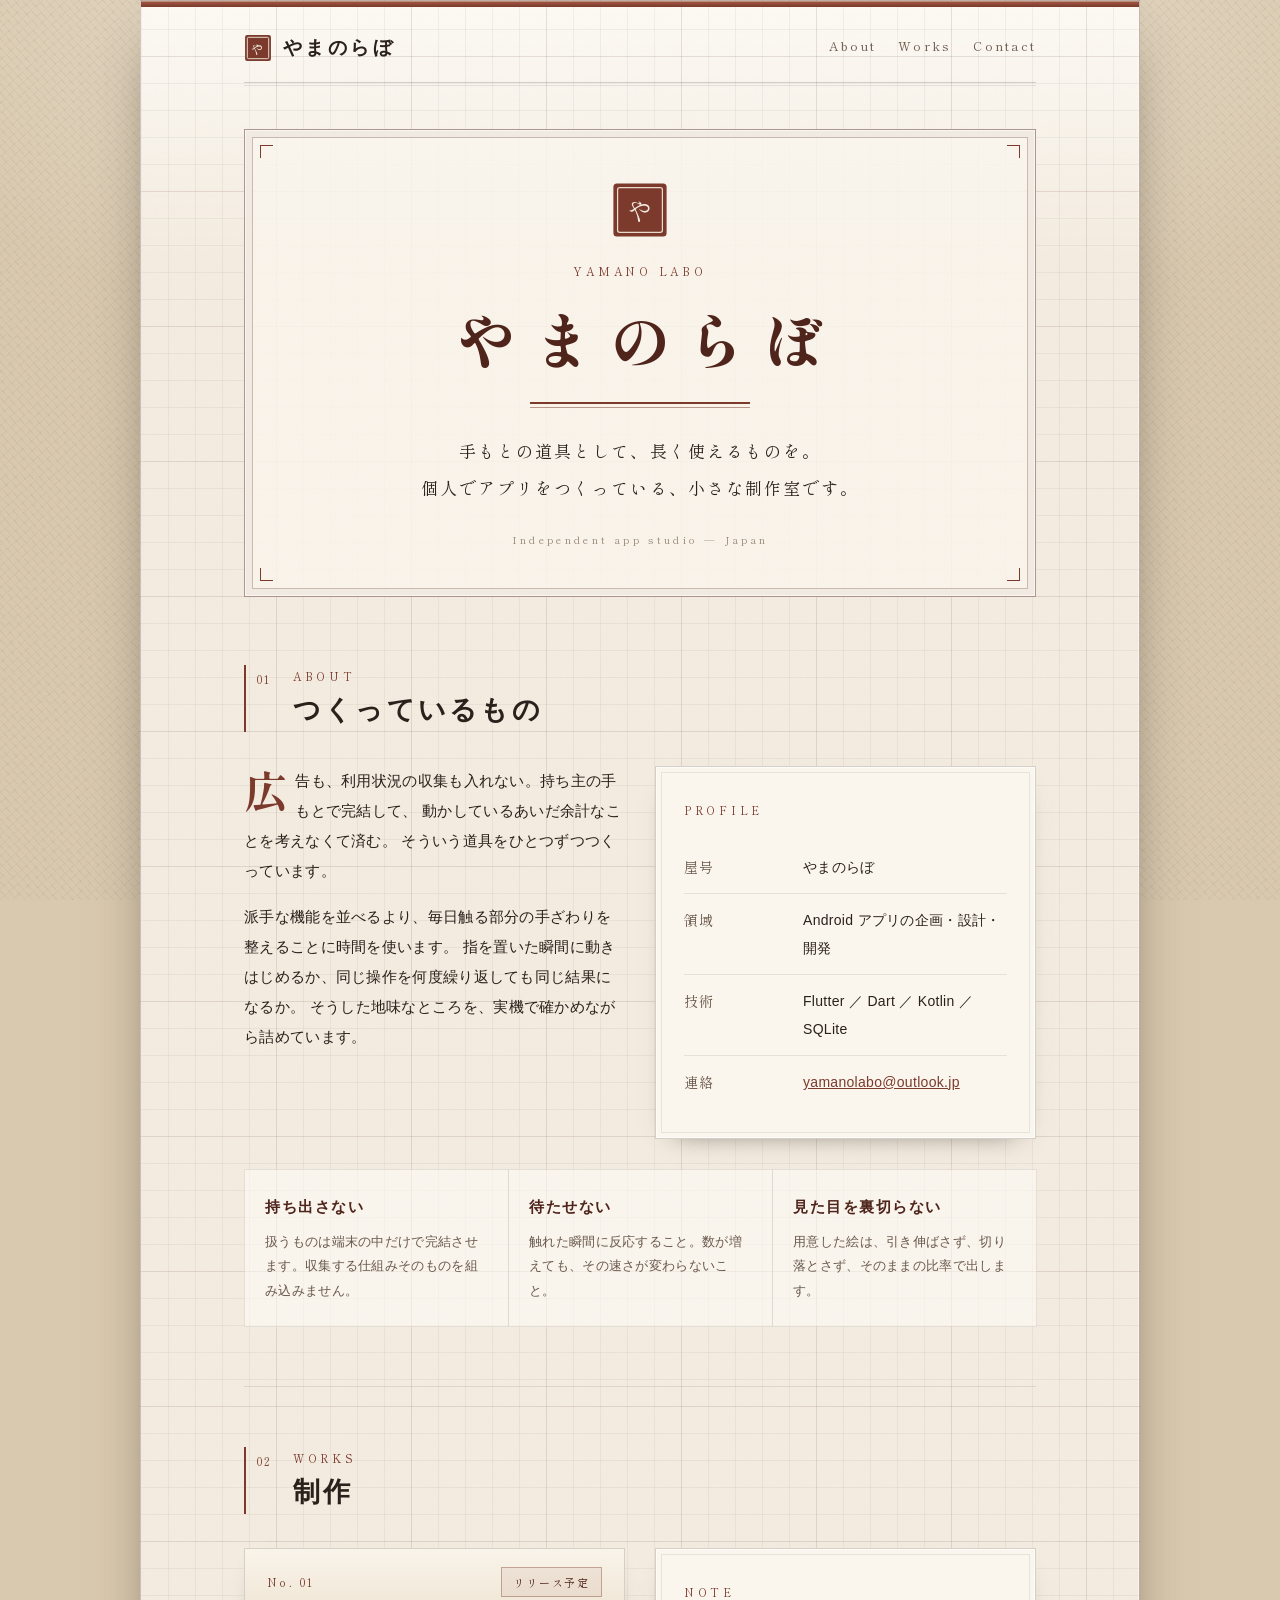
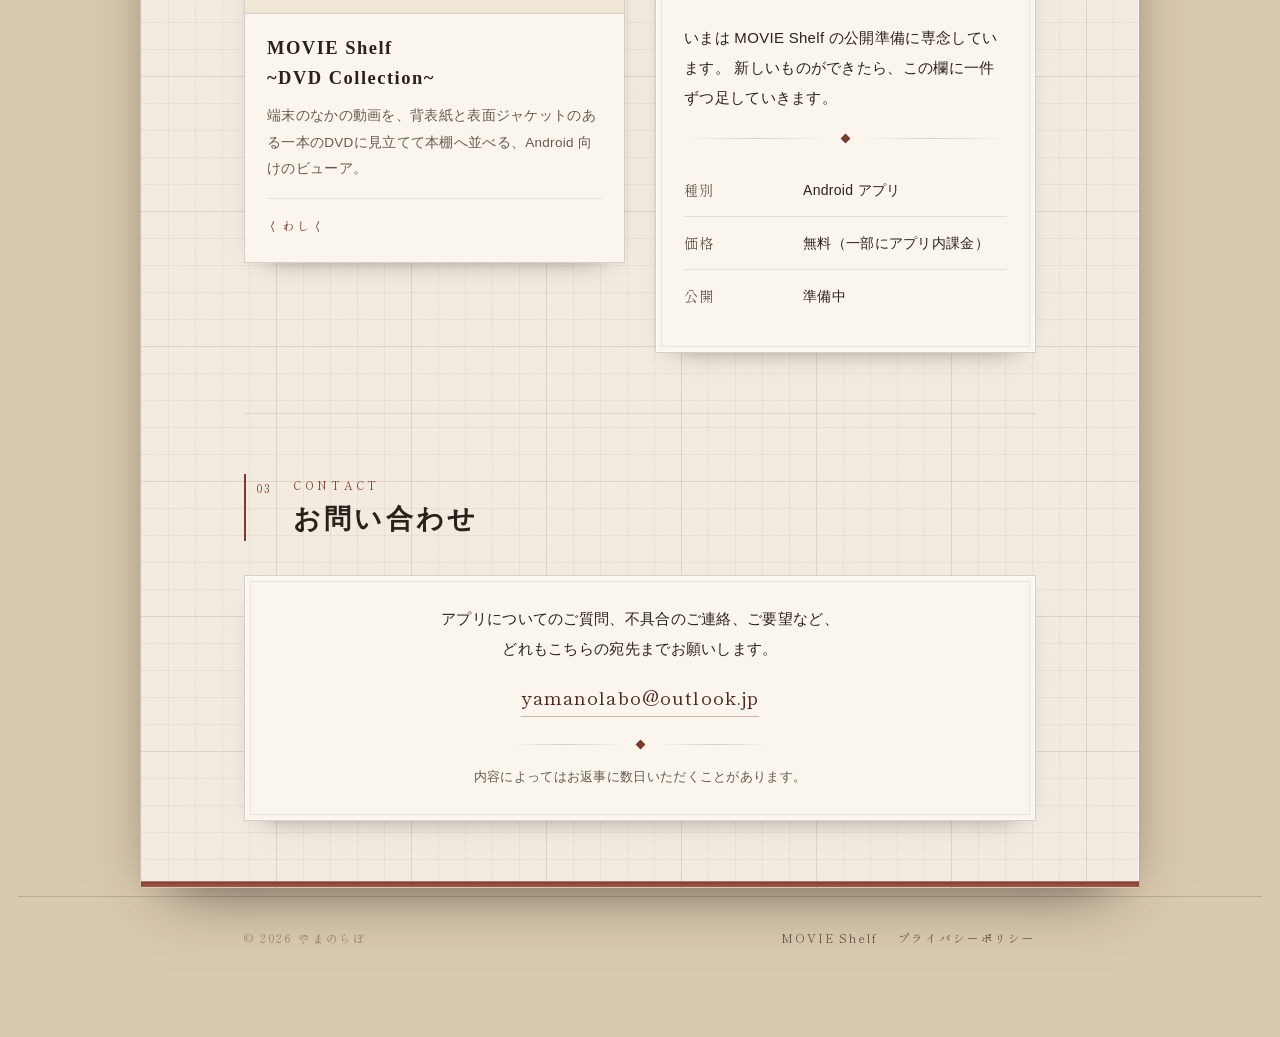
==== commit 82750507: "Add files via upload" ====
--- a/index.html
+++ b/index.html
@@ -9,57 +9,109 @@
 <meta property="og:type" content="website">
 <meta property="og:title" content="やまのらぼ">
 <meta property="og:description" content="手もとの道具として、長く使えるものを。個人でアプリをつくっている、小さな制作室です。">
-<link rel="icon" href="data:image/svg+xml,%3Csvg xmlns='http://www.w3.org/2000/svg' viewBox='0 0 32 32'%3E%3Crect width='32' height='32' fill='%23f4ece0'/%3E%3Crect x='5' y='7' width='4' height='15' fill='%237b3a2c'/%3E%3Crect x='11' y='9' width='4' height='13' fill='%23a45a44'/%3E%3Crect x='17' y='6' width='4' height='16' fill='%237b3a2c'/%3E%3Crect x='23' y='10' width='4' height='12' fill='%239c7b4a'/%3E%3Crect x='4' y='23' width='24' height='2' fill='%232b211c'/%3E%3C/svg%3E">
+<link rel="icon" href="data:image/svg+xml,%3Csvg xmlns='http://www.w3.org/2000/svg' viewBox='0 0 32 32'%3E%3Crect x='1.2' y='1.2' width='29.6' height='29.6' rx='2.5' fill='%237b3a2c'/%3E%3Crect x='3.8' y='3.8' width='24.4' height='24.4' rx='1.4' fill='none' stroke='%23f4ece0' stroke-width='1'/%3E%3Ctext x='16' y='22.6' text-anchor='middle' font-family='serif' font-size='15' fill='%23f4ece0'%3E%E3%82%84%3C/text%3E%3C/svg%3E">
 <link rel="preconnect" href="https://fonts.googleapis.com">
 <link rel="preconnect" href="https://fonts.gstatic.com" crossorigin>
 <link href="https://fonts.googleapis.com/css2?family=Shippori+Mincho+B1:wght@400;600;800&family=Zen+Kaku+Gothic+New:wght@400;500&display=swap" rel="stylesheet">
 <link rel="stylesheet" href="style.css">
 <style>
-  /* ---- 表紙 ---- */
-  .cover { padding: 58px 0 44px; text-align: center; }
-  .cover .crest { margin: 0 auto 22px; width: 46px; height: 46px; display: block; }
-  .cover .eyebrow { display: block; margin-bottom: 18px; }
+  /* =========================================================
+     トップページの意匠。
+     本棚（背表紙）はアプリ側の意匠なので、ここでは使わない。
+     屋号の紙は「方眼の実験ノート」、印は「角印」で通す。
+     ========================================================= */
+
+  /* 方眼。紙の上にうっすら敷く */
+  .sheet.lab {
+    background-image:
+      url("data:image/svg+xml,%3Csvg xmlns='http://www.w3.org/2000/svg' width='120' height='120'%3E%3Cfilter id='m'%3E%3CfeTurbulence type='fractalNoise' baseFrequency='0.9' numOctaves='2' stitchTiles='stitch'/%3E%3C/filter%3E%3Crect width='120' height='120' filter='url(%23m)' opacity='0.04'/%3E%3C/svg%3E"),
+      repeating-linear-gradient(0deg, rgba(43, 33, 28, .055) 0 1px, rgba(43, 33, 28, 0) 1px 27px),
+      repeating-linear-gradient(90deg, rgba(43, 33, 28, .055) 0 1px, rgba(43, 33, 28, 0) 1px 27px),
+      repeating-linear-gradient(0deg, rgba(123, 58, 44, .085) 0 1px, rgba(123, 58, 44, 0) 1px 135px),
+      repeating-linear-gradient(90deg, rgba(123, 58, 44, .085) 0 1px, rgba(123, 58, 44, 0) 1px 135px),
+      linear-gradient(180deg, rgba(255, 253, 248, .85), rgba(255, 253, 248, 0) 260px);
+  }
+
+  /* ---- 扉（表紙）。二重の罫で囲った額装の体裁 ---- */
+  .cover {
+    margin: 46px 0 8px;
+    padding: 52px 26px 46px;
+    text-align: center;
+    background: rgba(251, 246, 237, .82);
+    border: 1px solid rgba(79, 36, 27, .45);
+    box-shadow:
+      0 0 0 1px rgba(255, 255, 255, .6) inset,
+      0 0 0 7px rgba(251, 246, 237, .82) inset,
+      0 0 0 8px rgba(79, 36, 27, .28) inset;
+    position: relative;
+  }
+  /* 四隅の小さな鉤 */
+  .cover span.corner {
+    position: absolute;
+    width: 13px; height: 13px;
+    border: 1px solid var(--brand);
+  }
+  .cover span.corner.tl { top: 15px; left: 15px; border-right: 0; border-bottom: 0; }
+  .cover span.corner.tr { top: 15px; right: 15px; border-left: 0; border-bottom: 0; }
+  .cover span.corner.bl { bottom: 15px; left: 15px; border-right: 0; border-top: 0; }
+  .cover span.corner.br { bottom: 15px; right: 15px; border-left: 0; border-top: 0; }
+
+  .cover .seal { width: 56px; height: 56px; display: block; margin: 0 auto 22px; }
+  .cover .eyebrow { display: block; margin-bottom: 16px; }
   .cover h1 {
     font-family: var(--mincho);
     font-weight: 800;
-    font-size: clamp(38px, 8vw, 68px);
-    letter-spacing: .22em;
-    line-height: 1.3;
+    font-size: clamp(36px, 7.4vw, 62px);
+    letter-spacing: .24em;
+    line-height: 1.32;
     color: var(--brand-deep);
-    text-indent: .22em;
-  }
-  /* 題字の下に太細二本の罫（活版の扉ページの体裁） */
-  .cover .rules { margin: 24px auto 26px; max-width: 260px; }
+    text-indent: .24em;
+  }
+  .cover .rules { margin: 22px auto 24px; max-width: 220px; }
   .cover .rules span { display: block; background: var(--brand); }
-  .cover .rules span:first-child { height: 3px; }
-  .cover .rules span:last-child { height: 1px; margin-top: 4px; opacity: .5; }
+  .cover .rules span:first-child { height: 2px; }
+  .cover .rules span:last-child { height: 1px; margin-top: 3px; opacity: .5; }
   .cover .tagline {
     font-family: var(--mincho);
-    font-size: clamp(14.5px, 2.5vw, 18px);
+    font-size: clamp(14px, 2.4vw, 17px);
     letter-spacing: .12em;
     line-height: 2.2;
   }
   .cover .en {
-    margin-top: 24px;
+    margin-top: 22px;
     font-family: var(--mincho);
     font-size: 10.5px;
     letter-spacing: .32em;
     color: var(--ink-thin);
   }
-  .cover-shelf { margin: 34px 0 0; }
+  @media (max-width: 560px) { .cover { padding: 40px 18px 36px; } }
+
+  /* ---- 節の見出し。真鍮の札は使わず、縦罫と番号で ---- */
+  .sec-head { align-items: stretch; gap: 15px; }
+  .idx {
+    flex: none;
+    width: 34px;
+    border-left: 2px solid var(--brand);
+    padding-left: 11px;
+    font-family: var(--mincho);
+    font-size: 11px;
+    letter-spacing: .14em;
+    color: var(--brand);
+    padding-top: 3px;
+  }
 
   /* ---- 二段組み ---- */
   .cols { display: grid; grid-template-columns: 1fr 1fr; gap: 30px; align-items: start; }
   @media (max-width: 760px) { .cols { grid-template-columns: 1fr; gap: 24px; } }
 
   /* ---- 方針の三つ組 ---- */
-  .creed { display: grid; grid-template-columns: repeat(3, 1fr); gap: 0; margin-top: 30px; }
+  .creed { display: grid; grid-template-columns: repeat(3, 1fr); margin-top: 30px; }
   @media (max-width: 700px) { .creed { grid-template-columns: 1fr; } }
   .creed div {
     padding: 22px 20px;
     border: 1px solid var(--rule-soft);
     margin: 0 -1px -1px 0;
-    background: rgba(255, 253, 248, .5);
+    background: rgba(255, 253, 248, .55);
   }
   .creed h3 {
     font-family: var(--mincho);
@@ -71,39 +123,47 @@
   }
   .creed p { font-size: 13px; color: var(--ink-mid); line-height: 1.9; }
 
-  /* ---- 作品 ---- */
-  .work {
+  /* ---- 作品の目録 ---- */
+  .entry {
     display: block;
     text-decoration: none;
     color: var(--ink);
     background: var(--paper-lit);
     border: 1px solid var(--rule);
-    overflow: hidden;
     transition: transform .2s, box-shadow .2s;
     box-shadow: 0 12px 28px -22px rgba(43, 33, 28, .8);
   }
-  .work:hover { transform: translateY(-3px); box-shadow: 0 18px 32px -22px rgba(43, 33, 28, .85); }
-  .work .band {
-    height: 104px;
-    background:
-      linear-gradient(180deg, rgba(255, 255, 255, .18), rgba(0, 0, 0, .16)),
-      repeating-linear-gradient(90deg,
-        #6f3226 0 9px, #8a4433 9px 13px, #a45a44 13px 21px,
-        #5d2a20 21px 27px, #9c7b4a 27px 32px, #7b3a2c 32px 46px);
-    border-bottom: 3px solid var(--brand-deep);
-  }
-  .work .body { padding: 22px 24px 24px; }
-  .work .body h3 {
+  .entry:hover { transform: translateY(-3px); box-shadow: 0 18px 32px -22px rgba(43, 33, 28, .85); }
+  /* 見出し欄。目録の札のように、上部だけ地を変える */
+  .entry .label {
+    padding: 18px 22px 16px;
+    background: linear-gradient(180deg, #f9f4ea, #efe5d4);
+    border-bottom: 1px solid var(--rule);
+    display: flex;
+    align-items: baseline;
+    justify-content: space-between;
+    gap: 12px;
+  }
+  .entry .no {
+    font-family: var(--mincho);
+    font-size: 11px;
+    letter-spacing: .22em;
+    color: var(--brand);
+  }
+  .entry .body { padding: 20px 22px 24px; }
+  .entry .body h3 {
     font-family: var(--mincho);
     font-weight: 600;
     font-size: 18.5px;
     letter-spacing: .08em;
     line-height: 1.6;
-    margin: 12px 0 9px;
-  }
-  .work .body p { font-size: 13.5px; color: var(--ink-mid); line-height: 1.95; }
-  .work .more {
-    margin-top: 14px;
+    margin-bottom: 10px;
+  }
+  .entry .body p { font-size: 13.5px; color: var(--ink-mid); line-height: 1.95; }
+  .entry .more {
+    margin-top: 16px;
+    padding-top: 14px;
+    border-top: 1px solid var(--rule-soft);
     font-family: var(--mincho);
     font-size: 12.5px;
     letter-spacing: .16em;
@@ -126,17 +186,16 @@
 </head>
 <body>
 
-<div class="sheet">
+<div class="sheet lab">
 <div class="wrap">
 
   <header>
     <a class="logo" href="./">
+      <!-- 屋号の印。角印に「や」 -->
       <svg class="mark" viewBox="0 0 32 32" aria-hidden="true">
-        <rect x="5" y="7" width="4" height="15" fill="#7b3a2c"/>
-        <rect x="11" y="9" width="4" height="13" fill="#a45a44"/>
-        <rect x="17" y="6" width="4" height="16" fill="#7b3a2c"/>
-        <rect x="23" y="10" width="4" height="12" fill="#9c7b4a"/>
-        <rect x="4" y="23" width="24" height="2" fill="#2b211c"/>
+        <rect x="1.2" y="1.2" width="29.6" height="29.6" rx="2.5" fill="#7b3a2c"/>
+        <rect x="3.8" y="3.8" width="24.4" height="24.4" rx="1.4" fill="none" stroke="#f4ece0" stroke-width="1"/>
+        <text x="16" y="22.6" text-anchor="middle" font-family="'Shippori Mincho B1', serif" font-size="15" fill="#f4ece0">や</text>
       </svg>
       <span class="name">やまのらぼ</span>
     </a>
@@ -147,18 +206,17 @@
     </nav>
   </header>
 
-  <!-- ===== 表紙 ===== -->
+  <!-- ===== 扉 ===== -->
   <div class="cover">
-    <!-- 屋号の印。棚に立つ四本の背表紙 -->
-    <svg class="crest" viewBox="0 0 48 48" aria-hidden="true">
-      <rect x="1" y="1" width="46" height="46" fill="none" stroke="#7b3a2c" stroke-width="1.4"/>
-      <rect x="4.5" y="4.5" width="39" height="39" fill="none" stroke="#7b3a2c" stroke-width=".6" opacity=".55"/>
-      <rect x="12" y="13" width="4.4" height="20" fill="#7b3a2c"/>
-      <rect x="18" y="16" width="4.4" height="17" fill="#a45a44"/>
-      <rect x="24" y="11" width="4.4" height="22" fill="#4f241b"/>
-      <rect x="30" y="17" width="4.4" height="16" fill="#9c7b4a"/>
-      <rect x="11" y="34" width="26" height="2.2" fill="#2b211c"/>
+    <span class="corner tl"></span><span class="corner tr"></span>
+    <span class="corner bl"></span><span class="corner br"></span>
+
+    <svg class="seal" viewBox="0 0 64 64" aria-hidden="true">
+      <rect x="1.6" y="1.6" width="60.8" height="60.8" rx="4" fill="#7b3a2c"/>
+      <rect x="6.4" y="6.4" width="51.2" height="51.2" rx="2.4" fill="none" stroke="#f4ece0" stroke-width="1.4" opacity=".9"/>
+      <text x="32" y="43.5" text-anchor="middle" font-family="'Shippori Mincho B1', serif" font-size="29" fill="#f4ece0">や</text>
     </svg>
+
     <span class="eyebrow">Yamano Labo</span>
     <h1>やまのらぼ</h1>
     <div class="rules"><span></span><span></span></div>
@@ -167,34 +225,12 @@
       個人でアプリをつくっている、小さな制作室です。
     </p>
     <p class="en">Independent app studio &mdash; Japan</p>
-
-    <!-- 表紙の下に本棚をひと棚。写真は使わず CSS で組んでいます -->
-    <div class="cover-shelf" aria-hidden="true">
-      <div class="shelf">
-        <div class="row">
-          <i style="width:13px;height:100px;background:#7b3a2c"></i>
-          <i style="width:9px;height:92px;background:#5d2a20"></i>
-          <i style="width:19px;height:108px;background:#a45a44"></i>
-          <i style="width:11px;height:88px;background:#9c7b4a"></i>
-          <i style="width:15px;height:102px;background:#6f3226"></i>
-          <i style="width:8px;height:84px;background:#8a4433"></i>
-          <i style="width:22px;height:110px;background:#7b3a2c"></i>
-          <i style="width:12px;height:96px;background:#4f241b"></i>
-          <i style="width:16px;height:104px;background:#a45a44"></i>
-          <i style="width:10px;height:90px;background:#9c7b4a"></i>
-          <i style="width:14px;height:100px;background:#6f3226"></i>
-          <i style="width:18px;height:106px;background:#8a4433"></i>
-          <i style="width:9px;height:86px;background:#7b3a2c"></i>
-        </div>
-        <div class="plank"></div>
-      </div>
-    </div>
   </div>
 
   <!-- ===== About ===== -->
   <section id="about">
     <div class="sec-head">
-      <span class="plate">壱</span>
+      <span class="idx">01</span>
       <div>
         <span class="eyebrow">About</span>
         <h2>つくっているもの</h2>
@@ -245,7 +281,7 @@
   <!-- ===== Works ===== -->
   <section id="works">
     <div class="sec-head">
-      <span class="plate">弐</span>
+      <span class="idx">02</span>
       <div>
         <span class="eyebrow">Works</span>
         <h2>制作</h2>
@@ -253,10 +289,12 @@
     </div>
 
     <div class="cols">
-      <a class="work" href="movie-shelf.html">
-        <div class="band"></div>
+      <a class="entry" href="movie-shelf.html">
+        <div class="label">
+          <span class="no">No. 01</span>
+          <span class="tag">リリース予定</span>
+        </div>
         <div class="body">
-          <span class="tag">リリース予定</span>
           <h3>MOVIE Shelf<br>~DVD Collection~</h3>
           <p>端末のなかの動画を、背表紙と表面ジャケットのある一本のDVDに見立てて本棚へ並べる、Android 向けのビューア。</p>
           <div class="more">くわしく</div>
@@ -282,7 +320,7 @@
   <!-- ===== Contact ===== -->
   <section id="contact">
     <div class="sec-head">
-      <span class="plate">参</span>
+      <span class="idx">03</span>
       <div>
         <span class="eyebrow">Contact</span>
         <h2>お問い合わせ</h2>
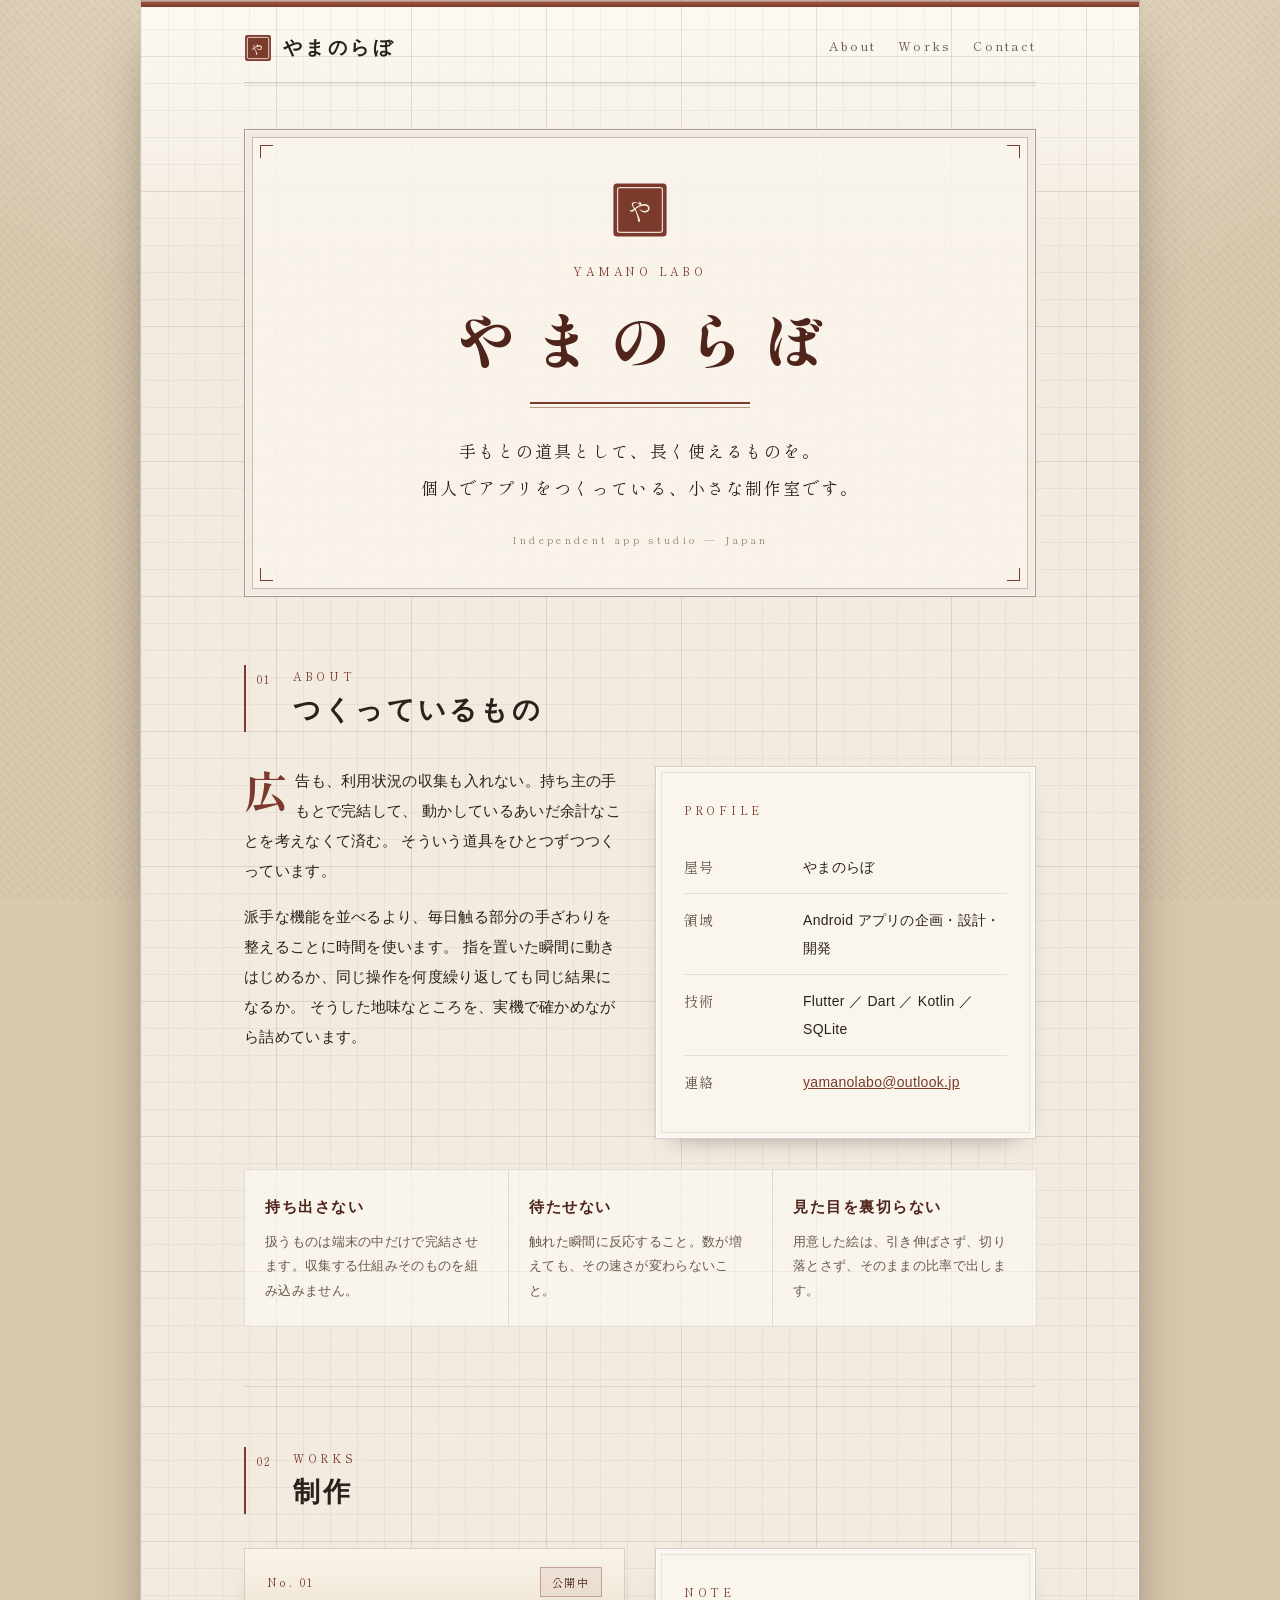
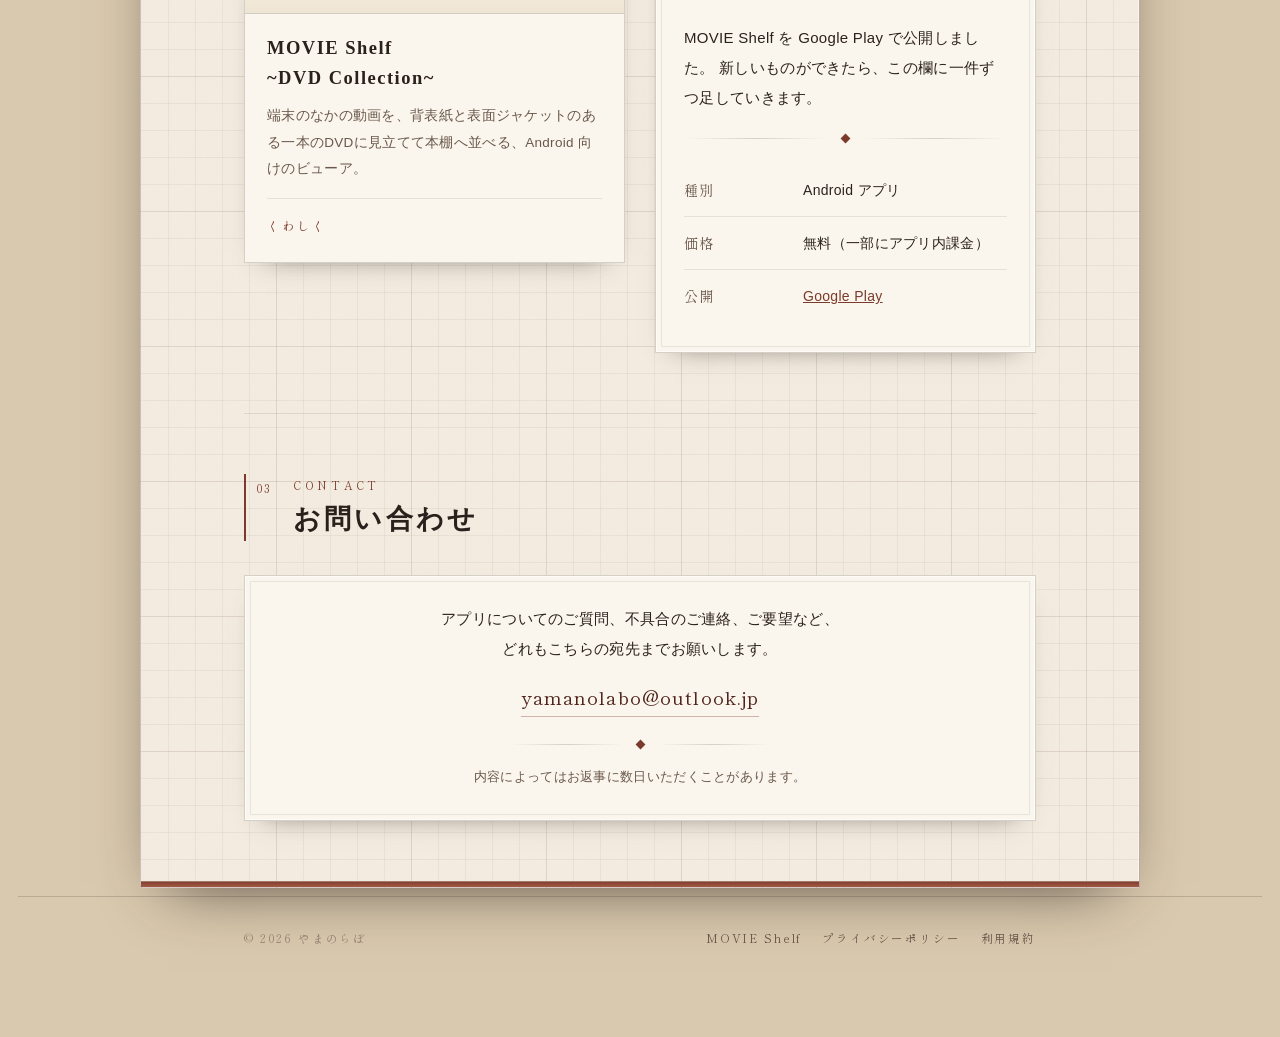
==== commit 45b604cb: "Add files via upload" ====
--- a/index.html
+++ b/index.html
@@ -292,7 +292,7 @@
       <a class="entry" href="movie-shelf.html">
         <div class="label">
           <span class="no">No. 01</span>
-          <span class="tag">リリース予定</span>
+          <span class="tag">公開中</span>
         </div>
         <div class="body">
           <h3>MOVIE Shelf<br>~DVD Collection~</h3>
@@ -304,14 +304,14 @@
       <div class="card">
         <span class="eyebrow">Note</span>
         <p class="lead" style="margin-top:16px">
-          いまは MOVIE Shelf の公開準備に専念しています。
+          MOVIE Shelf を Google Play で公開しました。
           新しいものができたら、この欄に一件ずつ足していきます。
         </p>
         <div class="divider" style="margin:22px 0"><i></i></div>
         <table class="spec">
           <tr><th>種別</th><td>Android アプリ</td></tr>
           <tr><th>価格</th><td>無料（一部にアプリ内課金）</td></tr>
-          <tr><th>公開</th><td>準備中</td></tr>
+          <tr><th>公開</th><td><a href="https://play.google.com/store/apps/details?id=com.movieshelf.dvdcollection">Google Play</a></td></tr>
         </table>
       </div>
     </div>
@@ -347,6 +347,7 @@
     <div class="foot-nav">
       <a href="movie-shelf.html">MOVIE Shelf</a>
       <a href="privacy.html">プライバシーポリシー</a>
+      <a href="terms.html">利用規約</a>
     </div>
   </div>
 </footer>
